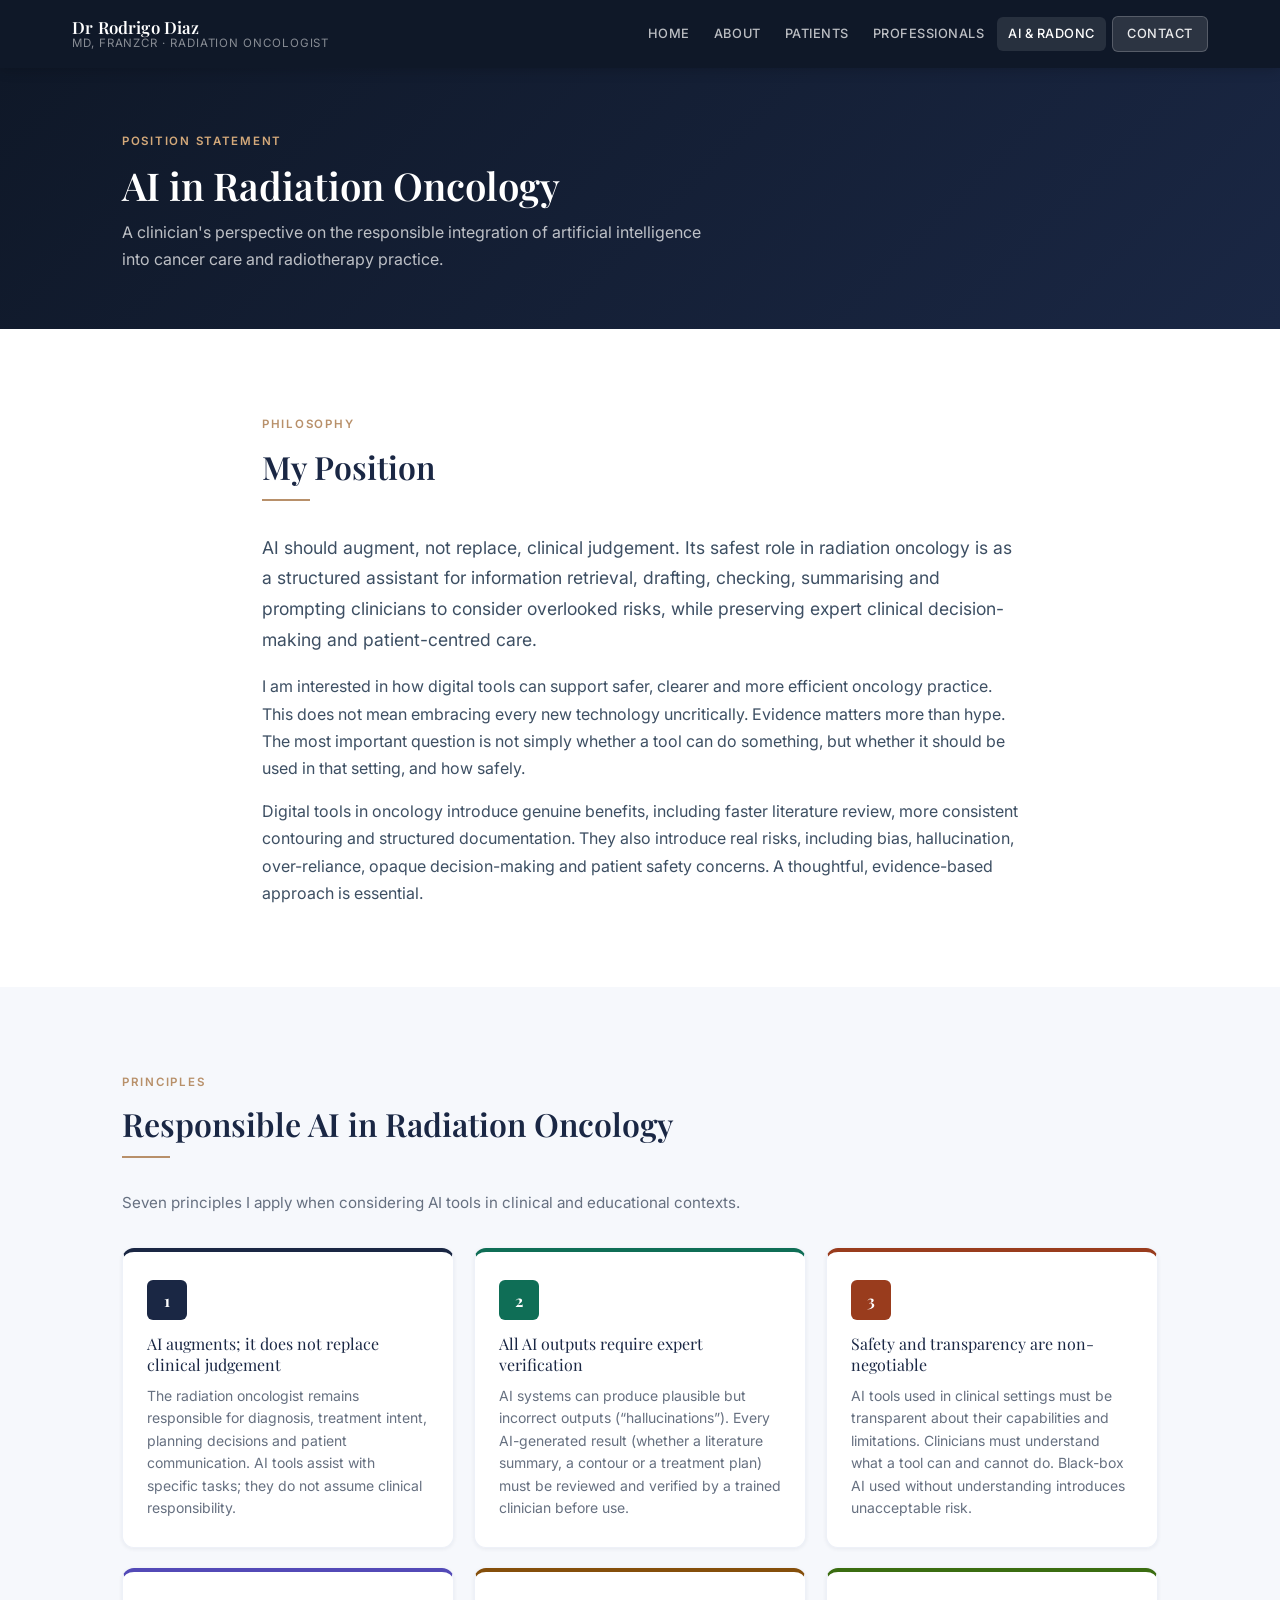
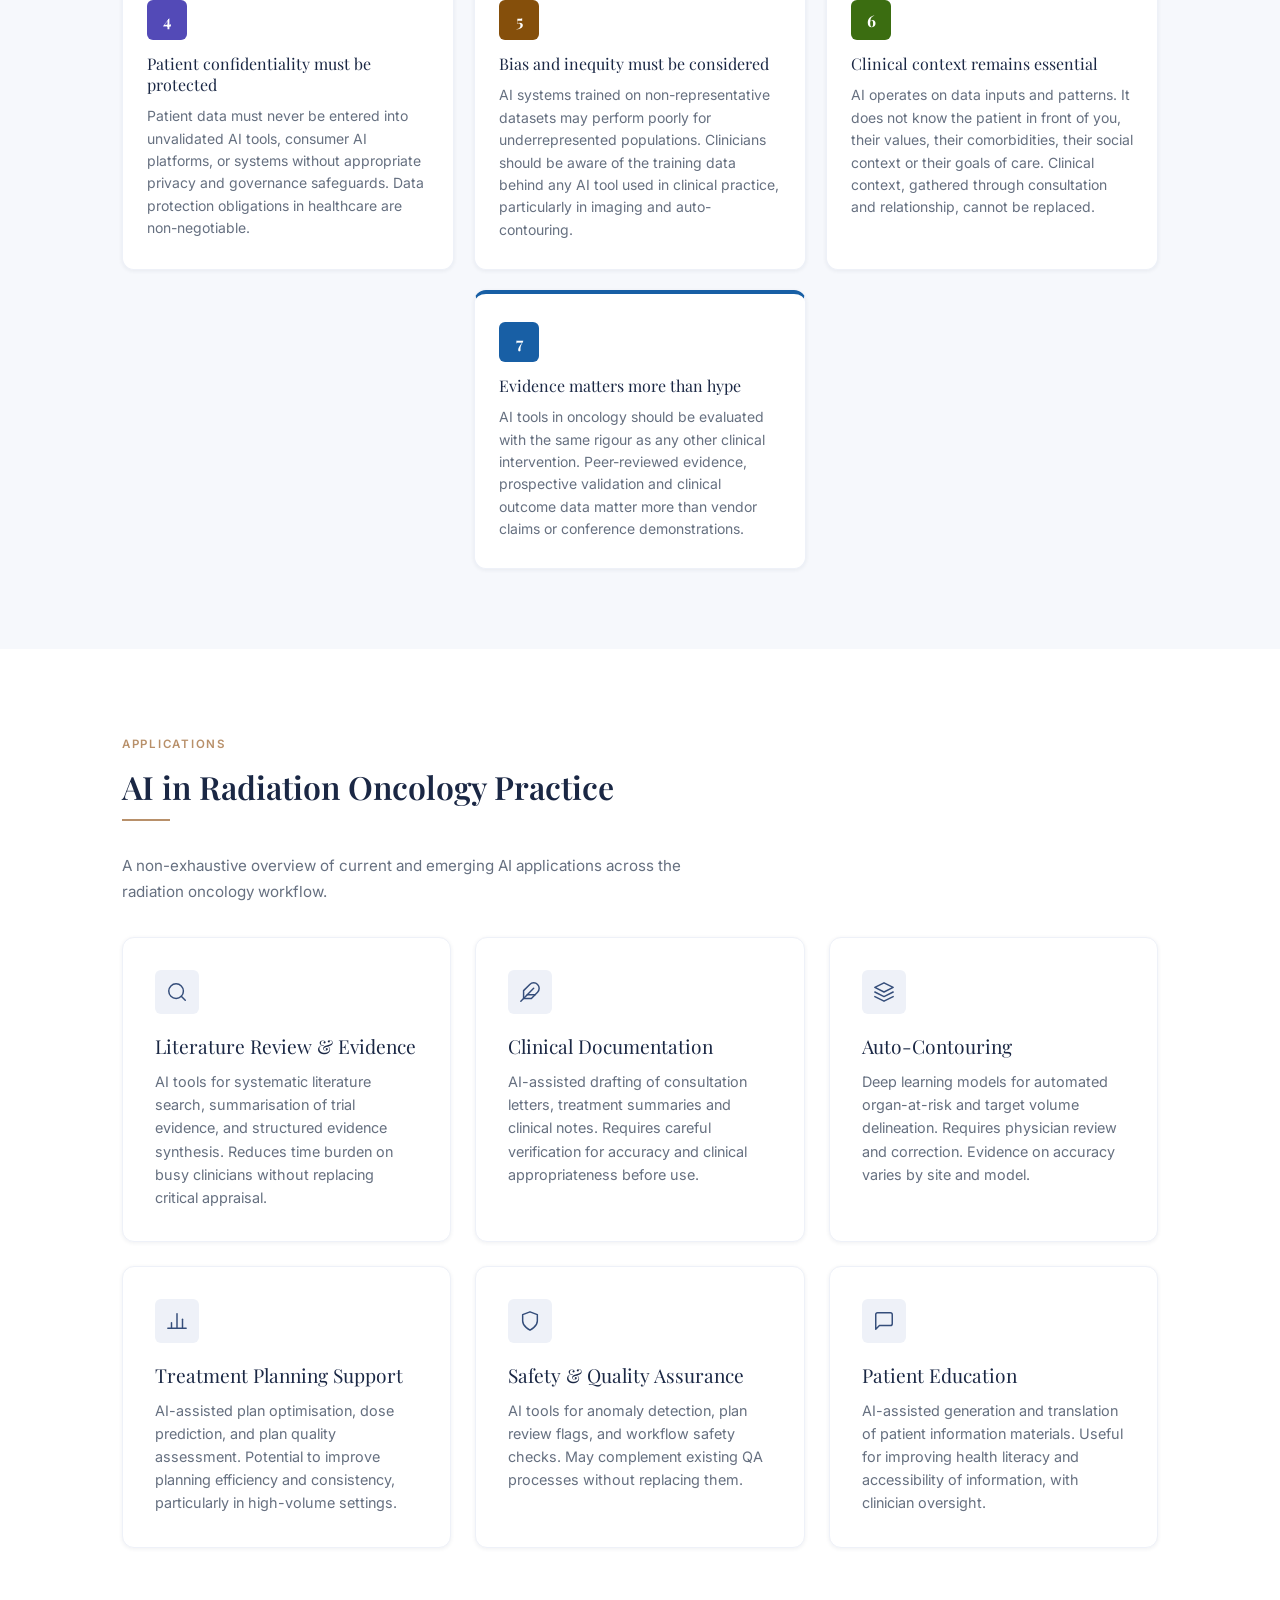
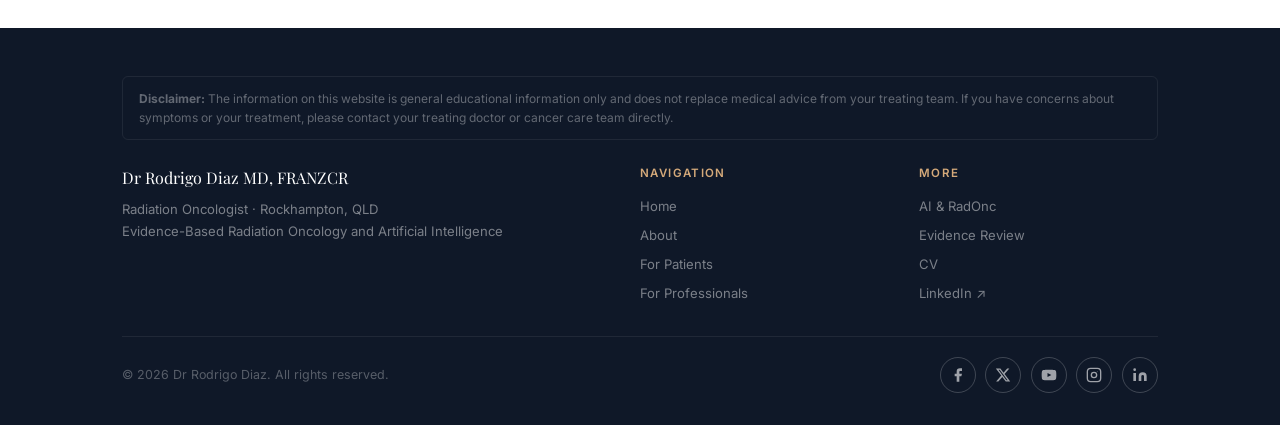
==== ai.html @ 1973f6d7 "Initial commit" ====
<!DOCTYPE html>
<html lang="en">
<head>
<meta charset="UTF-8">
<meta name="viewport" content="width=device-width, initial-scale=1.0">
<title>AI & Radiation Oncology | Dr Rodrigo Diaz MD FRANZCR</title>
<meta name="description" content="Dr Rodrigo Diaz, Radiation Oncologist. Evidence-Based Radiation Oncology and Artificial Intelligence.">
<link rel="stylesheet" href="css/style.css">

</head>
<body class="page-body">
<nav class="nav">
  <div class="nav__inner">
    <a href="index.html" class="nav__brand">
      <span class="nav__brand-name">Dr Rodrigo Diaz</span>
      <span class="nav__brand-title">MD, FRANZCR &middot; Radiation Oncologist</span>
    </a>
    <button class="nav__toggle" aria-label="Toggle menu">
      <span></span><span></span><span></span>
    </button>
    <div class="nav__links">
      <a href="index.html" class="nav__link">Home</a>
      <a href="about.html" class="nav__link">About</a>
      <a href="patients.html" class="nav__link">Patients</a>
      <a href="professionals.html" class="nav__link">Professionals</a>
      <a href="ai.html" class="nav__link">AI &amp; RadOnc</a>
      <a href="contact.html" class="nav__link nav__link--cta">Contact</a>
    </div>
  </div>
</nav>

<div class="page-hero">
  <div class="container">
    <span class="page-hero__eyebrow">Position Statement</span>
    <h1 class="page-hero__title">AI in Radiation Oncology</h1>
    <p class="page-hero__desc">A clinician's perspective on the responsible integration of artificial intelligence into cancer care and radiotherapy practice.</p>
  </div>
</div>

<section style="background:var(--white)">
  <div class="container--narrow">
    <span class="section-label">Philosophy</span>
    <h2 class="section-title">My Position</h2>
    <hr class="divider--gold">
    <p class="lead">AI should augment, not replace, clinical judgement. Its safest role in radiation oncology is as a structured assistant for information retrieval, drafting, checking, summarising and prompting clinicians to consider overlooked risks, while preserving expert clinical decision-making and patient-centred care.</p>
    <p>I am interested in how digital tools can support safer, clearer and more efficient oncology practice. This does not mean embracing every new technology uncritically. Evidence matters more than hype. The most important question is not simply whether a tool can do something, but whether it should be used in that setting, and how safely.</p>
    <p>Digital tools in oncology introduce genuine benefits, including faster literature review, more consistent contouring and structured documentation. They also introduce real risks, including bias, hallucination, over-reliance, opaque decision-making and patient safety concerns. A thoughtful, evidence-based approach is essential.</p>
  </div>
</section>

<section style="background:var(--bg)">
  <div class="container">
    <span class="section-label">Principles</span>
    <h2 class="section-title">Responsible AI in Radiation Oncology</h2>
    <hr class="divider--gold">
    <p style="color:var(--text-light); font-size:0.95rem; margin-bottom:2rem">Seven principles I apply when considering AI tools in clinical and educational contexts.</p>

    <div class="principles-grid">
      <div class="principle-card" style="--pc:#1a2744;--pc-bg:#eef1f8">
        <div class="principle-card__num">1</div>
        <p class="principle-card__title">AI augments; it does not replace clinical judgement</p>
        <p class="principle-card__desc">The radiation oncologist remains responsible for diagnosis, treatment intent, planning decisions and patient communication. AI tools assist with specific tasks; they do not assume clinical responsibility.</p>
      </div>
      <div class="principle-card" style="--pc:#0f6e56;--pc-bg:#e1f5ee">
        <div class="principle-card__num">2</div>
        <p class="principle-card__title">All AI outputs require expert verification</p>
        <p class="principle-card__desc">AI systems can produce plausible but incorrect outputs (&ldquo;hallucinations&rdquo;). Every AI-generated result (whether a literature summary, a contour or a treatment plan) must be reviewed and verified by a trained clinician before use.</p>
      </div>
      <div class="principle-card" style="--pc:#993c1d;--pc-bg:#faece7">
        <div class="principle-card__num">3</div>
        <p class="principle-card__title">Safety and transparency are non-negotiable</p>
        <p class="principle-card__desc">AI tools used in clinical settings must be transparent about their capabilities and limitations. Clinicians must understand what a tool can and cannot do. Black-box AI used without understanding introduces unacceptable risk.</p>
      </div>
      <div class="principle-card" style="--pc:#534ab7;--pc-bg:#eeedfe">
        <div class="principle-card__num">4</div>
        <p class="principle-card__title">Patient confidentiality must be protected</p>
        <p class="principle-card__desc">Patient data must never be entered into unvalidated AI tools, consumer AI platforms, or systems without appropriate privacy and governance safeguards. Data protection obligations in healthcare are non-negotiable.</p>
      </div>
      <div class="principle-card" style="--pc:#854f0b;--pc-bg:#faeeda">
        <div class="principle-card__num">5</div>
        <p class="principle-card__title">Bias and inequity must be considered</p>
        <p class="principle-card__desc">AI systems trained on non-representative datasets may perform poorly for underrepresented populations. Clinicians should be aware of the training data behind any AI tool used in clinical practice, particularly in imaging and auto-contouring.</p>
      </div>
      <div class="principle-card" style="--pc:#3b6d11;--pc-bg:#eaf3de">
        <div class="principle-card__num">6</div>
        <p class="principle-card__title">Clinical context remains essential</p>
        <p class="principle-card__desc">AI operates on data inputs and patterns. It does not know the patient in front of you, their values, their comorbidities, their social context or their goals of care. Clinical context, gathered through consultation and relationship, cannot be replaced.</p>
      </div>
      <div class="principle-card principle-card--last" style="--pc:#185fa5;--pc-bg:#e6f1fb">
        <div class="principle-card__num">7</div>
        <p class="principle-card__title">Evidence matters more than hype</p>
        <p class="principle-card__desc">AI tools in oncology should be evaluated with the same rigour as any other clinical intervention. Peer-reviewed evidence, prospective validation and clinical outcome data matter more than vendor claims or conference demonstrations.</p>
      </div>
    </div>
  </div>
</section>

<section style="background:var(--white)">
  <div class="container">
    <span class="section-label">Applications</span>
    <h2 class="section-title">AI in Radiation Oncology Practice</h2>
    <hr class="divider--gold">
    <p style="color:var(--text-light); font-size:0.95rem; margin-bottom:2rem; max-width:560px">A non-exhaustive overview of current and emerging AI applications across the radiation oncology workflow.</p>

    <div class="grid-3">
      <div class="card">
        <div class="card__icon" style="color:var(--navy-light)"><svg width="22" height="22" viewBox="0 0 24 24" fill="none" stroke="currentColor" stroke-width="1.6" stroke-linecap="round" stroke-linejoin="round"><circle cx="11" cy="11" r="8"/><line x1="21" y1="21" x2="16.65" y2="16.65"/></svg></div>
        <p class="card__title">Literature Review &amp; Evidence</p>
        <p class="card__desc">AI tools for systematic literature search, summarisation of trial evidence, and structured evidence synthesis. Reduces time burden on busy clinicians without replacing critical appraisal.</p>
      </div>
      <div class="card">
        <div class="card__icon" style="color:var(--navy-light)"><svg width="22" height="22" viewBox="0 0 24 24" fill="none" stroke="currentColor" stroke-width="1.6" stroke-linecap="round" stroke-linejoin="round"><path d="M20.24 12.24a6 6 0 0 0-8.49-8.49L5 10.5V19h8.5z"/><line x1="16" y1="8" x2="2" y2="22"/><line x1="17.5" y1="15" x2="9" y2="15"/></svg></div>
        <p class="card__title">Clinical Documentation</p>
        <p class="card__desc">AI-assisted drafting of consultation letters, treatment summaries and clinical notes. Requires careful verification for accuracy and clinical appropriateness before use.</p>
      </div>
      <div class="card">
        <div class="card__icon" style="color:var(--navy-light)"><svg width="22" height="22" viewBox="0 0 24 24" fill="none" stroke="currentColor" stroke-width="1.6" stroke-linecap="round" stroke-linejoin="round"><polygon points="12 2 2 7 12 12 22 7 12 2"/><polyline points="2 17 12 22 22 17"/><polyline points="2 12 12 17 22 12"/></svg></div>
        <p class="card__title">Auto-Contouring</p>
        <p class="card__desc">Deep learning models for automated organ-at-risk and target volume delineation. Requires physician review and correction. Evidence on accuracy varies by site and model.</p>
      </div>
      <div class="card">
        <div class="card__icon" style="color:var(--navy-light)"><svg width="22" height="22" viewBox="0 0 24 24" fill="none" stroke="currentColor" stroke-width="1.6" stroke-linecap="round" stroke-linejoin="round"><line x1="18" y1="20" x2="18" y2="10"/><line x1="12" y1="20" x2="12" y2="4"/><line x1="6" y1="20" x2="6" y2="14"/><line x1="2" y1="20" x2="22" y2="20"/></svg></div>
        <p class="card__title">Treatment Planning Support</p>
        <p class="card__desc">AI-assisted plan optimisation, dose prediction, and plan quality assessment. Potential to improve planning efficiency and consistency, particularly in high-volume settings.</p>
      </div>
      <div class="card">
        <div class="card__icon" style="color:var(--navy-light)"><svg width="22" height="22" viewBox="0 0 24 24" fill="none" stroke="currentColor" stroke-width="1.6" stroke-linecap="round" stroke-linejoin="round"><path d="M12 22s8-4 8-10V5l-8-3-8 3v7c0 6 8 10 8 10z"/></svg></div>
        <p class="card__title">Safety &amp; Quality Assurance</p>
        <p class="card__desc">AI tools for anomaly detection, plan review flags, and workflow safety checks. May complement existing QA processes without replacing them.</p>
      </div>
      <div class="card">
        <div class="card__icon" style="color:var(--navy-light)"><svg width="22" height="22" viewBox="0 0 24 24" fill="none" stroke="currentColor" stroke-width="1.6" stroke-linecap="round" stroke-linejoin="round"><path d="M21 15a2 2 0 0 1-2 2H7l-4 4V5a2 2 0 0 1 2-2h14a2 2 0 0 1 2 2z"/></svg></div>
        <p class="card__title">Patient Education</p>
        <p class="card__desc">AI-assisted generation and translation of patient information materials. Useful for improving health literacy and accessibility of information, with clinician oversight.</p>
      </div>
    </div>
  </div>
</section>

<footer class="footer">
  <div class="container">
    <div class="footer__disclaimer">
      <strong>Disclaimer:</strong> The information on this website is general educational information only and does not replace medical advice from your treating team. If you have concerns about symptoms or your treatment, please contact your treating doctor or cancer care team directly.
    </div>
    <div class="footer__inner">
      <div>
        <p class="footer__brand-name">Dr Rodrigo Diaz MD, FRANZCR</p>
        <p class="footer__brand-text">Radiation Oncologist &middot; Rockhampton, QLD<br>Evidence-Based Radiation Oncology and Artificial Intelligence</p>
      </div>
      <div>
        <p class="footer__col-title">Navigation</p>
        <div class="footer__links">
          <a href="index.html">Home</a>
          <a href="about.html">About</a>
          <a href="patients.html">For Patients</a>
          <a href="professionals.html">For Professionals</a>
        </div>
      </div>
      <div>
        <p class="footer__col-title">More</p>
        <div class="footer__links">
          <a href="ai.html">AI &amp; RadOnc</a>
          <a href="blog.html">Evidence Review</a>
          <a href="cv.html">CV</a>
          <a href="https://www.linkedin.com/in/" target="_blank">LinkedIn &#8599;</a>
        </div>
      </div>
    </div>
    <div class="footer__bottom">
      <span>&copy; 2026 Dr Rodrigo Diaz. All rights reserved.</span>
      <div class="social-bar"><a href="#" target="_blank" class="social-icon" aria-label="Facebook"><svg viewBox="0 0 24 24" fill="currentColor"><path d="M18 2h-3a5 5 0 0 0-5 5v3H7v4h3v8h4v-8h3l1-4h-4V7a1 1 0 0 1 1-1h3z"/></svg></a>
<a href="https://x.com/RadoncVault" target="_blank" class="social-icon" aria-label="X"><svg viewBox="0 0 24 24" fill="currentColor"><path d="M18.244 2.25h3.308l-7.227 8.26 8.502 11.24H16.17l-5.214-6.817L4.99 21.75H1.68l7.73-8.835L1.254 2.25H8.08l4.713 6.231zm-1.161 17.52h1.833L7.084 4.126H5.117z"/></svg></a>
<a href="#" target="_blank" class="social-icon" aria-label="Youtube"><svg viewBox="0 0 24 24" fill="currentColor"><path d="M22.54 6.42a2.78 2.78 0 0 0-1.95-1.96C18.88 4 12 4 12 4s-6.88 0-8.59.46a2.78 2.78 0 0 0-1.95 1.96A29 29 0 0 0 1 12a29 29 0 0 0 .46 5.58A2.78 2.78 0 0 0 3.41 19.6C5.12 20.06 12 20.06 12 20.06s6.88 0 8.59-.46a2.78 2.78 0 0 0 1.95-1.95A29 29 0 0 0 23 12a29 29 0 0 0-.46-5.58z"/><polygon fill="var(--navy-dark)" points="9.75 15.02 15.5 12 9.75 8.98 9.75 15.02"/></svg></a>
<a href="#" target="_blank" class="social-icon" aria-label="Instagram"><svg viewBox="0 0 24 24" fill="none" stroke="currentColor" stroke-width="2" stroke-linecap="round" stroke-linejoin="round"><rect x="2" y="2" width="20" height="20" rx="5" ry="5"/><circle cx="12" cy="12" r="4"/><circle cx="17.5" cy="6.5" r="0.5" fill="currentColor" stroke="none"/></svg></a>
<a href="https://www.linkedin.com/in/" target="_blank" class="social-icon" aria-label="Linkedin"><svg viewBox="0 0 24 24" fill="currentColor"><path d="M16 8a6 6 0 0 1 6 6v7h-4v-7a2 2 0 0 0-2-2 2 2 0 0 0-2 2v7h-4v-7a6 6 0 0 1 6-6z"/><rect x="2" y="9" width="4" height="12"/><circle cx="4" cy="4" r="2"/></svg></a>
</div>
    </div>
  </div>
</footer>
<script src="js/main.js"></script>
</body>
</html>
---- css/style.css ----
/* ============================================================
   Dr Rodrigo Diaz — Professional Website
   Design system: Navy + White + Warm Gold
   ============================================================ */

@import url('https://fonts.googleapis.com/css2?family=Playfair+Display:wght@400;600;700&family=Inter:wght@300;400;500;600&display=swap');

:root {
  --navy:        #1a2744;
  --navy-dark:   #0f1828;
  --navy-mid:    #243458;
  --navy-light:  #344d7a;
  --gold:        #b8906a;
  --gold-light:  #d4a97a;
  --text:        #1e2d3d;
  --text-mid:    #3d4f63;
  --text-light:  #667080;
  --bg:          #f6f8fc;
  --white:       #ffffff;
  --border:      #dde3ed;
  --border-light:#eef1f8;
  --tag-bg:      #eef1f8;
  --shadow-sm:   0 1px 4px rgba(26,39,68,0.07);
  --shadow-md:   0 4px 16px rgba(26,39,68,0.10);
  --shadow-lg:   0 8px 32px rgba(26,39,68,0.13);
  --radius:      6px;
  --radius-lg:   12px;
  --font-serif:  'Playfair Display', Georgia, serif;
  --font-sans:   'Inter', -apple-system, BlinkMacSystemFont, 'Segoe UI', sans-serif;
  --nav-h:       68px;
}

*,*::before,*::after{box-sizing:border-box;margin:0;padding:0}
html{scroll-behavior:smooth;font-size:16px}
body{font-family:var(--font-sans);color:var(--text);background:var(--bg);line-height:1.7;-webkit-font-smoothing:antialiased}
a{color:var(--navy-light);text-decoration:none}
a:hover{color:var(--gold)}
img{max-width:100%;display:block}
ul,ol{list-style:none}

h1,h2,h3,h4,h5{font-family:var(--font-serif);color:var(--navy);line-height:1.25;font-weight:600}
h1{font-size:clamp(2rem,4vw,3rem)}
h2{font-size:clamp(1.5rem,3vw,2.1rem)}
h3{font-size:clamp(1.15rem,2vw,1.4rem)}
h4{font-size:1.05rem}
p{margin-bottom:1em;color:var(--text-mid)}
p:last-child{margin-bottom:0}
.lead{font-size:1.1rem;line-height:1.75;color:var(--text-mid)}

.container{max-width:1100px;margin:0 auto;padding:0 2rem}
.container--narrow{max-width:820px;margin:0 auto;padding:0 2rem}
section{padding:5rem 0}
section.tight{padding:3.5rem 0}
.page-body{padding-top:var(--nav-h)}

/* NAV */
.nav{position:fixed;top:0;left:0;right:0;height:var(--nav-h);background:var(--navy-dark);z-index:1000;display:flex;align-items:center;box-shadow:0 2px 12px rgba(0,0,0,0.18)}
.nav__inner{width:100%;max-width:1200px;margin:0 auto;padding:0 2rem;display:flex;align-items:center;justify-content:space-between}
.nav__brand{display:flex;flex-direction:column;text-decoration:none}
.nav__brand-name{font-family:var(--font-serif);font-size:1.05rem;font-weight:600;color:#fff;letter-spacing:0.01em;line-height:1.2}
.nav__brand-title{font-size:0.72rem;color:rgba(255,255,255,0.5);letter-spacing:0.08em;text-transform:uppercase;font-weight:400;line-height:1.2}
.nav__links{display:flex;align-items:center;gap:0.1rem}
.nav__link{color:rgba(255,255,255,0.72);font-size:0.8rem;font-weight:500;letter-spacing:0.04em;text-transform:uppercase;padding:0.4rem 0.7rem;border-radius:var(--radius);transition:all 0.2s;text-decoration:none}
.nav__link:hover,.nav__link.active{color:#fff;background:rgba(255,255,255,0.1)}
.nav__link--cta{background:rgba(255,255,255,0.12);color:rgba(255,255,255,0.9) !important;padding:0.4rem 0.9rem;margin-left:0.25rem;border:1px solid rgba(255,255,255,0.2)}
.nav__link--cta:hover{background:rgba(255,255,255,0.2) !important}
.nav__toggle{display:none;flex-direction:column;gap:5px;cursor:pointer;padding:4px;background:none;border:none}
.nav__toggle span{display:block;width:24px;height:2px;background:rgba(255,255,255,0.85);border-radius:2px;transition:all 0.3s}

/* HERO */
.hero{background:linear-gradient(135deg,var(--navy-dark) 0%,var(--navy) 55%,var(--navy-mid) 100%);color:#fff;padding:6rem 0 5rem;position:relative;overflow:hidden}
.hero__inner{display:grid;grid-template-columns:1fr auto;gap:3rem;align-items:center;max-width:1100px;margin:0 auto;padding:0 2rem}
.hero__eyebrow{font-size:0.78rem;letter-spacing:0.15em;text-transform:uppercase;color:var(--gold-light);font-weight:500;margin-bottom:1rem;font-family:var(--font-sans);display:block}
.hero__title{font-family:var(--font-serif);font-size:clamp(1.9rem,3.5vw,2.8rem);font-weight:700;color:#fff;line-height:1.15;margin-bottom:0.4rem}
.hero__subtitle{font-family:var(--font-serif);font-size:clamp(0.95rem,2vw,1.15rem);color:rgba(255,255,255,0.6);font-weight:400;font-style:italic;margin-bottom:1.75rem;display:block}
.hero__desc{font-size:0.975rem;line-height:1.75;color:rgba(255,255,255,0.78);max-width:580px;margin-bottom:2rem}
.hero__desc p{color:rgba(255,255,255,0.78);margin-bottom:0.5em}
.hero__buttons{display:flex;flex-wrap:wrap;gap:0.75rem}
.hero__photo{width:340px;height:340px;border-radius:50%;overflow:hidden;border:3px solid rgba(255,255,255,0.15);box-shadow:0 8px 40px rgba(0,0,0,0.3);flex-shrink:0;background:var(--navy-mid)}
.hero__photo img{width:100%;height:100%;object-fit:cover;object-position:center top}

/* BUTTONS */
.btn{display:inline-flex;align-items:center;gap:0.4rem;padding:0.6rem 1.4rem;border-radius:var(--radius);font-size:0.875rem;font-weight:500;letter-spacing:0.02em;transition:all 0.2s;cursor:pointer;border:none;text-decoration:none;font-family:var(--font-sans)}
.btn--primary{background:var(--gold);color:#fff}
.btn--primary:hover{background:var(--gold-light);color:#fff;transform:translateY(-1px);box-shadow:0 4px 12px rgba(184,144,106,0.35)}
.btn--outline{background:transparent;color:#fff;border:1px solid rgba(255,255,255,0.35)}
.btn--outline:hover{background:rgba(255,255,255,0.1);color:#fff;border-color:rgba(255,255,255,0.6)}
.btn--navy{background:var(--navy);color:#fff}
.btn--navy:hover{background:var(--navy-mid);color:#fff;transform:translateY(-1px)}
.btn--ghost{background:transparent;color:var(--navy);border:1px solid var(--border)}
.btn--ghost:hover{background:var(--tag-bg);color:var(--navy)}
.btn--sm{padding:0.4rem 0.9rem;font-size:0.8rem}

/* SECTION HEADERS */
.section-label{display:inline-block;font-size:0.72rem;letter-spacing:0.15em;text-transform:uppercase;color:var(--gold);font-weight:600;margin-bottom:0.75rem;font-family:var(--font-sans)}
.section-title{font-family:var(--font-serif);font-size:clamp(1.5rem,3vw,2rem);color:var(--navy);margin-bottom:0.5rem}
.section-desc{font-size:1rem;color:var(--text-light);max-width:560px;line-height:1.7;margin-bottom:2.5rem}
.section-header{margin-bottom:3rem}
.section-header--center{text-align:center}
.section-header--center .section-desc{margin-left:auto;margin-right:auto}

/* PAGE HERO */
.page-hero{background:linear-gradient(135deg,var(--navy-dark) 0%,var(--navy) 100%);padding:4rem 0 3.5rem;color:#fff}
.page-hero__eyebrow{font-size:0.72rem;letter-spacing:0.15em;text-transform:uppercase;color:var(--gold-light);font-weight:600;margin-bottom:0.6rem;font-family:var(--font-sans);display:block}
.page-hero__title{font-family:var(--font-serif);font-size:clamp(1.7rem,3vw,2.4rem);color:#fff;margin-bottom:0.6rem}
.page-hero__desc{font-size:1rem;color:rgba(255,255,255,0.72);max-width:600px;line-height:1.7}

/* CARDS */
.card{background:var(--white);border-radius:var(--radius-lg);padding:2rem;border:1px solid var(--border-light);box-shadow:var(--shadow-sm);transition:box-shadow 0.2s,transform 0.2s}
.card:hover{box-shadow:var(--shadow-md);transform:translateY(-2px)}
.card__icon{width:44px;height:44px;border-radius:var(--radius);background:var(--tag-bg);display:flex;align-items:center;justify-content:center;margin-bottom:1rem;font-size:1.3rem}
.card__title{font-family:var(--font-serif);font-size:1.2rem;color:var(--navy);margin-bottom:0.5rem}
.card__desc{font-size:0.9rem;color:var(--text-light);line-height:1.6}

/* NAV CARDS (home) */
.nav-cards{display:grid;grid-template-columns:repeat(auto-fit,minmax(200px,1fr));gap:1.25rem}
.nav-card{display:block;background:var(--white);border-radius:var(--radius-lg);padding:1.75rem 1.5rem;border:1px solid var(--border-light);box-shadow:var(--shadow-sm);text-decoration:none;transition:all 0.2s;position:relative;overflow:hidden}
.nav-card::after{content:'';position:absolute;bottom:0;left:0;right:0;height:3px;background:var(--gold);transform:scaleX(0);transform-origin:left;transition:transform 0.25s}
.nav-card:hover{box-shadow:var(--shadow-md);transform:translateY(-3px)}
.nav-card:hover::after{transform:scaleX(1)}
.nav-card__icon{font-size:1.6rem;margin-bottom:0.75rem;display:block}
.nav-card__title{font-family:var(--font-serif);font-size:1.05rem;font-weight:600;color:var(--navy);margin-bottom:0.4rem}
.nav-card__desc{font-size:0.82rem;color:var(--text-light);line-height:1.55}

/* TAGS */
.tag{display:inline-block;padding:0.2rem 0.7rem;border-radius:20px;font-size:0.75rem;font-weight:500;letter-spacing:0.02em;background:var(--tag-bg);color:var(--navy-light);border:1px solid var(--border)}
.tag--gold{background:rgba(184,144,106,0.12);color:var(--gold);border-color:rgba(184,144,106,0.25)}
.tags{display:flex;flex-wrap:wrap;gap:0.4rem;margin-bottom:1rem}

/* DIVIDERS */
.divider{border:none;border-top:1px solid var(--border-light);margin:3rem 0}
.divider--gold{border:none;border-top:2px solid var(--gold);width:48px;margin:0.75rem 0 2rem}

/* DISCLAIMER */
.disclaimer{background:rgba(26,39,68,0.04);border-left:3px solid var(--gold);border-radius:0 var(--radius) var(--radius) 0;padding:1rem 1.25rem;font-size:0.85rem;color:var(--text-light);line-height:1.65;margin-top:2rem}
.disclaimer strong{color:var(--navy)}

/* RESOURCE LINKS */
.resource-group{margin-bottom:2.5rem}
.resource-group__title{font-family:var(--font-sans);font-size:0.72rem;letter-spacing:0.12em;text-transform:uppercase;color:var(--gold);font-weight:600;margin-bottom:0.75rem;padding-bottom:0.5rem;border-bottom:1px solid var(--border-light)}
.resource-list{display:flex;flex-direction:column;gap:0.3rem}
.resource-link{display:flex;align-items:center;gap:0.5rem;padding:0.45rem 0.6rem;border-radius:var(--radius);font-size:0.875rem;color:var(--text-mid);text-decoration:none;transition:all 0.15s;border:1px solid transparent}
.resource-link:hover{background:var(--tag-bg);color:var(--navy);border-color:var(--border-light)}
.resource-link::before{content:'→';color:var(--gold);font-size:0.75rem;flex-shrink:0}

/* ACCORDION */
.accordion{margin-bottom:0.75rem}
.accordion__trigger{width:100%;display:flex;justify-content:space-between;align-items:center;padding:1.1rem 1.4rem;background:var(--white);border:1px solid var(--border-light);border-radius:var(--radius);cursor:pointer;font-family:var(--font-serif);font-size:1.05rem;font-weight:600;color:var(--navy);text-align:left;transition:all 0.2s;box-shadow:var(--shadow-sm)}
.accordion__trigger:hover{background:var(--tag-bg)}
.accordion__trigger.open{border-radius:var(--radius) var(--radius) 0 0;border-bottom-color:transparent;background:var(--navy);color:#fff}
.accordion__trigger .chevron{transition:transform 0.25s;font-size:0.85rem;color:var(--gold)}
.accordion__trigger.open .chevron{transform:rotate(180deg);color:rgba(255,255,255,0.6)}
.accordion__body{display:none;padding:1.25rem 1.4rem 1.5rem;background:var(--white);border:1px solid var(--border-light);border-top:none;border-radius:0 0 var(--radius) var(--radius);box-shadow:var(--shadow-sm);font-size:0.92rem;color:var(--text-mid);line-height:1.7}
.accordion__body.open{display:block}
.accordion__body p{color:var(--text-mid)}
.accordion__body ul{list-style:disc;padding-left:1.25rem;margin:0.5em 0}
.accordion__body ul li{margin-bottom:0.3rem}

/* CV / TIMELINE */
.cv-section{margin-bottom:3rem}
.cv-section__title{font-size:0.72rem;letter-spacing:0.15em;text-transform:uppercase;color:var(--gold);font-weight:600;padding-bottom:0.6rem;border-bottom:2px solid var(--border);margin-bottom:1.5rem;font-family:var(--font-sans)}
.timeline{display:flex;flex-direction:column;gap:1.5rem}
.timeline-item{display:grid;grid-template-columns:145px 1fr;gap:1rem}
.timeline-item__date{font-size:0.8rem;color:var(--text-light);padding-top:0.2rem;font-weight:500}
.timeline-item__title{font-family:var(--font-serif);font-size:1rem;font-weight:600;color:var(--navy);margin-bottom:0.15rem}
.timeline-item__sub{font-size:0.85rem;color:var(--text-light);font-style:italic;margin-bottom:0.4rem}
.timeline-item__desc{font-size:0.875rem;color:var(--text-mid);line-height:1.6;margin:0}

/* PUBLICATIONS */
.pub-list{display:flex;flex-direction:column;gap:1rem}
.pub-item{padding:1rem 1.25rem;background:var(--white);border-radius:var(--radius);border:1px solid var(--border-light);border-left:3px solid var(--navy);font-size:0.875rem;color:var(--text-mid);line-height:1.65}
.pub-item em{color:var(--gold)}

/* BLOG */
.blog-card{background:var(--white);border-radius:var(--radius-lg);border:1px solid var(--border-light);box-shadow:var(--shadow-sm);overflow:hidden;transition:all 0.2s}
.blog-card:hover{box-shadow:var(--shadow-md);transform:translateY(-2px)}
.blog-card__header{padding:1.5rem 1.75rem 0}
.blog-card__meta{font-size:0.78rem;color:var(--text-light);margin-bottom:0.5rem;font-weight:500}
.blog-card__title{font-family:var(--font-serif);font-size:1.2rem;color:var(--navy);margin-bottom:0.75rem;line-height:1.35}
.blog-card__excerpt{font-size:0.875rem;color:var(--text-light);line-height:1.65;padding:0.5rem 1.75rem 1.5rem}
.blog-card__footer{padding:1rem 1.75rem;border-top:1px solid var(--border-light);display:flex;align-items:center;justify-content:space-between}

/* PRINCIPLES (AI page) */
.principles{display:flex;flex-direction:column;gap:0.75rem}
.principle{display:grid;grid-template-columns:48px 1fr;gap:1rem;padding:1.25rem;background:var(--white);border-radius:var(--radius);border:1px solid var(--border-light);box-shadow:var(--shadow-sm);align-items:start}
.principle__num{width:48px;height:48px;background:var(--navy);color:#fff;border-radius:var(--radius);display:flex;align-items:center;justify-content:center;font-family:var(--font-serif);font-size:1.1rem;font-weight:700;flex-shrink:0}
.principle__title{font-family:var(--font-serif);font-size:1rem;color:var(--navy);margin-bottom:0.2rem}
.principle__desc{font-size:0.875rem;color:var(--text-light);line-height:1.6;margin:0}
.principles-grid{display:grid;grid-template-columns:repeat(3,1fr);gap:1.25rem}
.principle-card{background:var(--white);border-radius:var(--radius-lg);padding:1.75rem 1.5rem;border:1px solid var(--border-light);border-top:4px solid var(--pc,var(--navy));box-shadow:var(--shadow-sm);display:flex;flex-direction:column;gap:0.6rem;transition:box-shadow 0.2s,transform 0.2s}
.principle-card:hover{box-shadow:var(--shadow-md);transform:translateY(-2px)}
.principle-card--last{grid-column:2}
.principle-card__num{width:40px;height:40px;background:var(--pc,var(--navy));color:#fff;border-radius:var(--radius);display:flex;align-items:center;justify-content:center;font-family:var(--font-serif);font-size:1rem;font-weight:700;flex-shrink:0;margin-bottom:0.25rem}
.principle-card__title{font-family:var(--font-serif);font-size:1rem;color:var(--navy);margin:0;line-height:1.3}
.principle-card__desc{font-size:0.875rem;color:var(--text-light);line-height:1.6;margin:0;flex:1}
@media(max-width:900px){.principles-grid{grid-template-columns:repeat(2,1fr)}.principle-card--last{grid-column:auto}}
@media(max-width:600px){.principles-grid{grid-template-columns:1fr}}

/* ABOUT */
.about-profile{display:grid;grid-template-columns:260px 1fr;gap:3rem;align-items:start}
.about-photo{width:100%;aspect-ratio:1;border-radius:var(--radius-lg);overflow:hidden;background:var(--tag-bg);border:1px solid var(--border);box-shadow:var(--shadow-md)}
.about-photo img{width:100%;height:100%;object-fit:cover;object-position:center top}
.about-meta{margin-bottom:1.5rem}
.about-meta__item{display:flex;align-items:flex-start;gap:0.6rem;font-size:0.875rem;color:var(--text-mid);padding:0.4rem 0;border-bottom:1px solid var(--border-light)}
.about-meta__item:last-child{border-bottom:none}
.about-meta__label{color:var(--text-light);font-size:0.7rem;text-transform:uppercase;letter-spacing:0.06em;min-width:90px;padding-top:0.15rem;flex-shrink:0}

/* LAYOUT HELPERS */
.two-col{display:grid;grid-template-columns:1fr 1fr;gap:3rem}
.two-col--wide{grid-template-columns:2fr 1fr}
.sidebar-card{background:var(--white);border-radius:var(--radius-lg);padding:1.5rem;border:1px solid var(--border-light);box-shadow:var(--shadow-sm);margin-bottom:1.5rem}
.sidebar-card__title{font-size:0.72rem;letter-spacing:0.12em;text-transform:uppercase;color:var(--gold);font-weight:600;margin-bottom:0.75rem;font-family:var(--font-sans)}
.sidebar-list{display:flex;flex-direction:column;gap:0.3rem}
.sidebar-list li{font-size:0.875rem;color:var(--text-mid);padding:0.15rem 0}
.sidebar-list li::before{content:'·';color:var(--gold);margin-right:0.4rem;font-weight:700}
.grid-2{display:grid;grid-template-columns:repeat(2,1fr);gap:1.5rem}
.grid-3{display:grid;grid-template-columns:repeat(3,1fr);gap:1.5rem}

/* FOOTER */
.footer{background:var(--navy-dark);color:rgba(255,255,255,0.65);padding:3rem 0 2rem}
.footer__inner{display:grid;grid-template-columns:2fr 1fr 1fr;gap:2.5rem;margin-bottom:2rem}
.footer__brand-name{font-family:var(--font-serif);font-size:1rem;color:#fff;margin-bottom:0.5rem}
.footer__brand-text{font-size:0.82rem;line-height:1.65;color:rgba(255,255,255,0.45)}
.footer__col-title{font-size:0.72rem;letter-spacing:0.12em;text-transform:uppercase;color:var(--gold-light);font-weight:600;margin-bottom:0.75rem}
.footer__links{display:flex;flex-direction:column;gap:0.4rem}
.footer__links a{font-size:0.82rem;color:rgba(255,255,255,0.45);text-decoration:none;transition:color 0.15s}
.footer__links a:hover{color:rgba(255,255,255,0.85)}
.footer__disclaimer{font-size:0.75rem;color:rgba(255,255,255,0.35);line-height:1.6;margin-bottom:1.5rem;padding:0.75rem 1rem;border:1px solid rgba(255,255,255,0.07);border-radius:var(--radius)}
.footer__bottom{border-top:1px solid rgba(255,255,255,0.07);padding-top:1.25rem;display:flex;justify-content:space-between;align-items:center;font-size:0.78rem;color:rgba(255,255,255,0.3)}

/* UTILITIES */
.text-center{text-align:center}
.mt-1{margin-top:0.5rem}.mt-2{margin-top:1rem}.mt-3{margin-top:1.5rem}.mt-4{margin-top:2rem}
.mb-1{margin-bottom:0.5rem}.mb-2{margin-bottom:1rem}.mb-3{margin-bottom:1.5rem}.mb-4{margin-bottom:2rem}
.bg-light{background:var(--bg)}
.bg-white{background:var(--white)}

/* RESPONSIVE */
@media(max-width:900px){
  .hero__inner{grid-template-columns:1fr}
  .hero__photo{width:200px;height:200px;margin:0 auto;order:-1}
  .about-profile{grid-template-columns:1fr}
  .about-photo{max-width:220px}
  .two-col,.two-col--wide{grid-template-columns:1fr;gap:2rem}
  .footer__inner{grid-template-columns:1fr 1fr}
  .timeline-item{grid-template-columns:1fr;gap:0.2rem}
  .timeline-item__date{color:var(--gold);font-size:0.78rem}
}
@media(max-width:700px){
  .nav__links{display:none;flex-direction:column;position:absolute;top:var(--nav-h);left:0;right:0;background:var(--navy-dark);padding:1rem;gap:0.2rem;box-shadow:0 8px 24px rgba(0,0,0,0.2)}
  .nav__links.open{display:flex}
  .nav__toggle{display:flex}
  .nav__link{padding:0.6rem 1rem}
  .grid-2,.grid-3{grid-template-columns:1fr}
  .footer__inner{grid-template-columns:1fr;gap:1.5rem}
  .footer__bottom{flex-direction:column;gap:0.5rem;text-align:center}
  section{padding:3.5rem 0}
  .hero{padding:4rem 0 3rem}
  .container,.container--narrow{padding:0 1.25rem}
  .principle{grid-template-columns:1fr}
}

/* SOCIAL ICONS */
.social-bar{display:flex;gap:0.6rem;align-items:center}
.social-icon{width:36px;height:36px;border-radius:50%;border:1px solid rgba(255,255,255,0.2);display:flex;align-items:center;justify-content:center;color:rgba(255,255,255,0.6);text-decoration:none;transition:all 0.2s;flex-shrink:0}
.social-icon:hover{border-color:rgba(255,255,255,0.7);color:#fff;background:rgba(255,255,255,0.1)}
.social-icon svg{width:16px;height:16px}

/* INFO TILES (News & Podcast) */
.info-tile-grid{display:grid;grid-template-columns:repeat(3,1fr);gap:1.5rem;margin-bottom:0}
.info-tile{background:var(--white);border-radius:var(--radius-lg);border:1px solid var(--border-light);box-shadow:var(--shadow-sm);overflow:hidden;cursor:pointer;transition:all 0.22s;position:relative}
.info-tile:hover{box-shadow:var(--shadow-md);transform:translateY(-3px)}
.info-tile.active{box-shadow:var(--shadow-md);border-color:var(--navy-light);transform:none}
.info-tile.active .info-tile__arrow{transform:rotate(180deg)}
.info-tile__img{width:100%;aspect-ratio:4/3;background:linear-gradient(135deg,var(--navy) 0%,var(--navy-mid) 100%);position:relative;display:flex;align-items:flex-end;padding:0.75rem}
.info-tile__img--news1{background:linear-gradient(135deg,#1a2744 0%,#2d4a8a 100%)}
.info-tile__img--news2{background:linear-gradient(135deg,#1a3040 0%,#1f6b6b 100%)}
.info-tile__img--news3{background:linear-gradient(135deg,#2a1a44 0%,#6b3a7d 100%)}
.info-tile__img--pod1{background:linear-gradient(135deg,#0f2038 0%,#1a4a6b 100%)}
.info-tile__img--pod2{background:linear-gradient(135deg,#1a2020 0%,#1a5a3a 100%)}
.info-tile__img--pod3{background:linear-gradient(135deg,#2a1518 0%,#7a2a35 100%)}
.info-tile__tag{display:inline-block;padding:0.2rem 0.65rem;background:rgba(255,255,255,0.18);backdrop-filter:blur(4px);border-radius:20px;font-size:0.72rem;font-weight:600;letter-spacing:0.08em;text-transform:uppercase;color:#fff;border:1px solid rgba(255,255,255,0.25)}
.info-tile__body{padding:1.25rem 1.4rem 1.5rem}
.info-tile__title{font-family:var(--font-serif);font-size:1.05rem;color:var(--navy);margin-bottom:0.4rem;line-height:1.35}
.info-tile__desc{font-size:0.85rem;color:var(--text-light);line-height:1.6;margin-bottom:0.9rem}
.info-tile__cta{display:flex;align-items:center;gap:0.35rem;font-size:0.78rem;font-weight:600;color:var(--navy-light);letter-spacing:0.04em;text-transform:uppercase}
.info-tile__arrow{font-size:0.65rem;transition:transform 0.22s;color:var(--gold)}

/* Expand panel */
.info-tile-panel{display:none;background:var(--white);border:1px solid var(--border);border-radius:var(--radius-lg);box-shadow:var(--shadow-md);margin-top:1rem;margin-bottom:0.5rem;animation:panelIn 0.22s ease}
.info-tile-panel.open{display:block}
.info-tile-panel__inner{padding:2rem 2.25rem;position:relative}
.info-tile-panel__inner p{color:var(--text-mid);font-size:0.92rem;line-height:1.75}
.info-tile-panel__title{font-family:var(--font-serif);font-size:1.35rem;color:var(--navy);margin:0.4rem 0 1.25rem;line-height:1.3}
.info-tile-panel__close{position:absolute;top:1.25rem;right:1.25rem;background:var(--tag-bg);border:1px solid var(--border-light);border-radius:50%;width:32px;height:32px;cursor:pointer;font-size:0.75rem;color:var(--text-light);display:flex;align-items:center;justify-content:center;transition:all 0.15s}
.info-tile-panel__close:hover{background:var(--border);color:var(--navy)}
.info-tile-panel__player{display:flex;align-items:center;gap:1rem;padding:1rem 1.25rem;background:var(--bg);border-radius:var(--radius);border:1px solid var(--border-light);margin-bottom:1.25rem}
@keyframes panelIn{from{opacity:0;transform:translateY(-6px)}to{opacity:1;transform:translateY(0)}}

@media(max-width:900px){.info-tile-grid{grid-template-columns:repeat(2,1fr)}}
@media(max-width:600px){.info-tile-grid{grid-template-columns:1fr}.info-tile-panel__inner{padding:1.5rem 1.25rem}}

/* COLLEAGUE LINK GRID (inside info-tile-panels) */
.coll-link-grid{display:grid;grid-template-columns:repeat(auto-fill,minmax(280px,1fr));gap:0.5rem;margin-top:0.5rem}
.coll-link{display:flex;align-items:center;justify-content:space-between;gap:1rem;padding:0.75rem 1rem;background:var(--bg);border:1px solid var(--border-light);border-radius:var(--radius);text-decoration:none;color:var(--text-mid);font-size:0.875rem;transition:all 0.15s}
.coll-link:hover{background:var(--tag-bg);border-color:var(--navy-light);color:var(--navy);transform:translateX(2px)}
.coll-link__name{flex:1;line-height:1.4}
.coll-link__arrow{color:var(--gold);font-size:0.9rem;flex-shrink:0}

/* fix icon positioning in tiles */
.info-tile__img{position:relative}

/* TILE ACTIVE STATE — clearer selected look */
.info-tile.active{
  border-color: var(--navy);
  background: var(--navy);
  box-shadow: var(--shadow-lg);
  transform: none;
}
.info-tile.active .info-tile__title{ color:#fff }
.info-tile.active .info-tile__desc{ color:rgba(255,255,255,0.65) }
.info-tile.active .info-tile__cta{ color:var(--gold-light) }

/* Panel: gold top bar + caret arrow + flash */
.info-tile-panel{
  border-top: 3px solid var(--gold);
  position: relative;
}
.info-tile-panel::before{
  content:'';
  position:absolute;
  top:-10px; left:2rem;
  width:0; height:0;
  border-left:10px solid transparent;
  border-right:10px solid transparent;
  border-bottom:10px solid var(--gold);
  pointer-events:none;
}
@keyframes panelFlash{
  0%  { box-shadow: 0 0 0 0 rgba(184,144,106,0.45) }
  50% { box-shadow: 0 0 0 8px rgba(184,144,106,0.12) }
  100%{ box-shadow: var(--shadow-md) }
}
.info-tile-panel.open{ animation: panelIn 0.25s ease, panelFlash 0.6s ease 0.1s }

/* CONTACT CARDS */
.contact-card{display:grid;grid-template-columns:56px 1fr;gap:1.5rem;align-items:start;padding:1.75rem;background:var(--white);border:1px solid var(--border-light);border-radius:var(--radius-lg);box-shadow:var(--shadow-sm);margin-bottom:1rem}
.contact-card__icon{width:48px;height:48px;background:var(--tag-bg);border:1px solid var(--border);border-radius:var(--radius);display:flex;align-items:center;justify-content:center;color:var(--navy-light);flex-shrink:0}
.contact-card__label{font-size:0.72rem;letter-spacing:0.12em;text-transform:uppercase;color:var(--gold);font-weight:600;margin-bottom:0.2rem;font-family:var(--font-sans)}
.contact-card__title{font-family:var(--font-serif);font-size:1.1rem;color:var(--navy);margin-bottom:0.4rem}
.contact-card__desc{font-size:0.875rem;color:var(--text-light);line-height:1.65;margin-bottom:0.9rem}
.contact-card__links{display:flex;flex-wrap:wrap;gap:0.5rem}
@media(max-width:600px){.contact-card{grid-template-columns:1fr}.contact-card__icon{display:none}}

/* LOCATION CARD */
.location-card{display:grid;grid-template-columns:1fr 1fr;gap:2rem;padding:1.75rem;background:var(--white);border:1px solid var(--border-light);border-radius:var(--radius-lg);box-shadow:var(--shadow-sm);margin-bottom:1rem;align-items:start}
.location-card__map{border-radius:var(--radius);overflow:hidden;min-height:280px}
.location-card__map iframe{display:block;width:100%;height:100%;min-height:280px}
.location-meta{display:flex;flex-direction:column;gap:0.85rem;margin-top:1rem}
.location-meta__row{display:flex;align-items:flex-start;gap:0.65rem;font-size:0.875rem;color:var(--text-mid);line-height:1.55}
.location-meta__row svg{flex-shrink:0;margin-top:2px;color:var(--gold)}
@media(max-width:800px){.location-card{grid-template-columns:1fr}}

/* CONFERENCE BOARD */
.conf-board{border:1px solid var(--border-light);border-radius:var(--radius);overflow:hidden;margin-bottom:1.5rem}
.conf-board__header{display:grid;grid-template-columns:2fr 1.4fr 1.4fr 80px;gap:0;padding:0.6rem 1rem;background:var(--navy);font-size:0.72rem;letter-spacing:0.1em;text-transform:uppercase;color:rgba(255,255,255,0.55);font-weight:600}
.conf-row{display:grid;grid-template-columns:2fr 1.4fr 1.4fr 80px;gap:0;padding:0.75rem 1rem;align-items:center;border-bottom:1px solid var(--border-light);font-size:0.875rem;transition:background 0.15s}
.conf-row:last-child{border-bottom:none}
.conf-row:hover{background:var(--bg)}
.conf-row--past{opacity:0.55}
.conf-row--upcoming{background:rgba(184,144,106,0.04)}
.conf-row__name{display:flex;align-items:center;gap:0.5rem;font-weight:500;color:var(--text);flex-wrap:wrap}
.conf-row__dates{color:var(--text-mid);font-size:0.82rem}
.conf-row__location{color:var(--text-light);font-size:0.82rem}
.conf-row__badge{display:inline-block;padding:0.15rem 0.5rem;border-radius:20px;font-size:0.65rem;font-weight:700;letter-spacing:0.06em;text-transform:uppercase;flex-shrink:0}
.conf-row__badge--upcoming{background:rgba(184,144,106,0.15);color:var(--gold)}
.conf-row__badge--past{background:var(--tag-bg);color:var(--text-light)}
.conf-row__link{font-size:0.8rem;color:var(--navy-light);text-decoration:none;font-weight:500;white-space:nowrap}
.conf-row__link:hover{color:var(--gold)}
@media(max-width:700px){
  .conf-board__header{grid-template-columns:1fr 1fr;}.conf-board__header span:nth-child(3),.conf-board__header span:nth-child(4){display:none}
  .conf-row{grid-template-columns:1fr 1fr}.conf-row__location,.conf-row>div:last-child{display:none}
  .conf-row__name{font-size:0.8rem}
}

/* CONFERENCE BOARD YEAR DIVIDER */
.conf-board__year-divider{padding:0.4rem 1rem;background:var(--bg);font-size:0.72rem;letter-spacing:0.12em;text-transform:uppercase;color:var(--navy-light);font-weight:700;border-top:1px solid var(--border-light);border-bottom:1px solid var(--border-light)}

/* APP GRID */
.app-grid{display:grid;grid-template-columns:repeat(auto-fill,minmax(260px,1fr));gap:1rem;margin-top:0.5rem}
.app-card{display:flex;flex-direction:column;gap:0.6rem;padding:1.1rem 1.25rem;background:var(--bg);border:1px solid var(--border-light);border-radius:var(--radius-lg);transition:box-shadow 0.15s}
.app-card:hover{box-shadow:var(--shadow-md)}
.app-card__top{display:flex;align-items:center;gap:0.75rem;margin-bottom:0.1rem}
.app-card__icon{width:48px;height:48px;border-radius:12px;display:flex;align-items:center;justify-content:center;flex-shrink:0;box-shadow:0 2px 8px rgba(0,0,0,0.2)}
.app-card__name{font-family:var(--font-serif);font-size:1rem;color:var(--navy);margin:0}
.app-card__desc{font-size:0.8rem;color:var(--text-light);line-height:1.55;margin:0;flex:1}
.app-card__stores{display:flex;gap:0.5rem;margin-top:0.25rem}
.app-store-btn{display:inline-flex;align-items:center;gap:0.6rem;padding:0.55rem 1rem;border-radius:10px;font-size:0.82rem;font-weight:700;text-decoration:none;transition:opacity 0.15s;line-height:1.15;flex:1;justify-content:center;letter-spacing:0.01em}
.app-store-btn:hover{opacity:0.82}
.app-store-btn--ios{background:#000;color:#fff}
.app-store-btn--android{background:#000;color:#fff}
.badge-sub{font-size:0.6rem;display:block;line-height:1.1;font-weight:400;opacity:0.75;letter-spacing:0.03em}
@media(max-width:600px){.app-grid{grid-template-columns:1fr}}
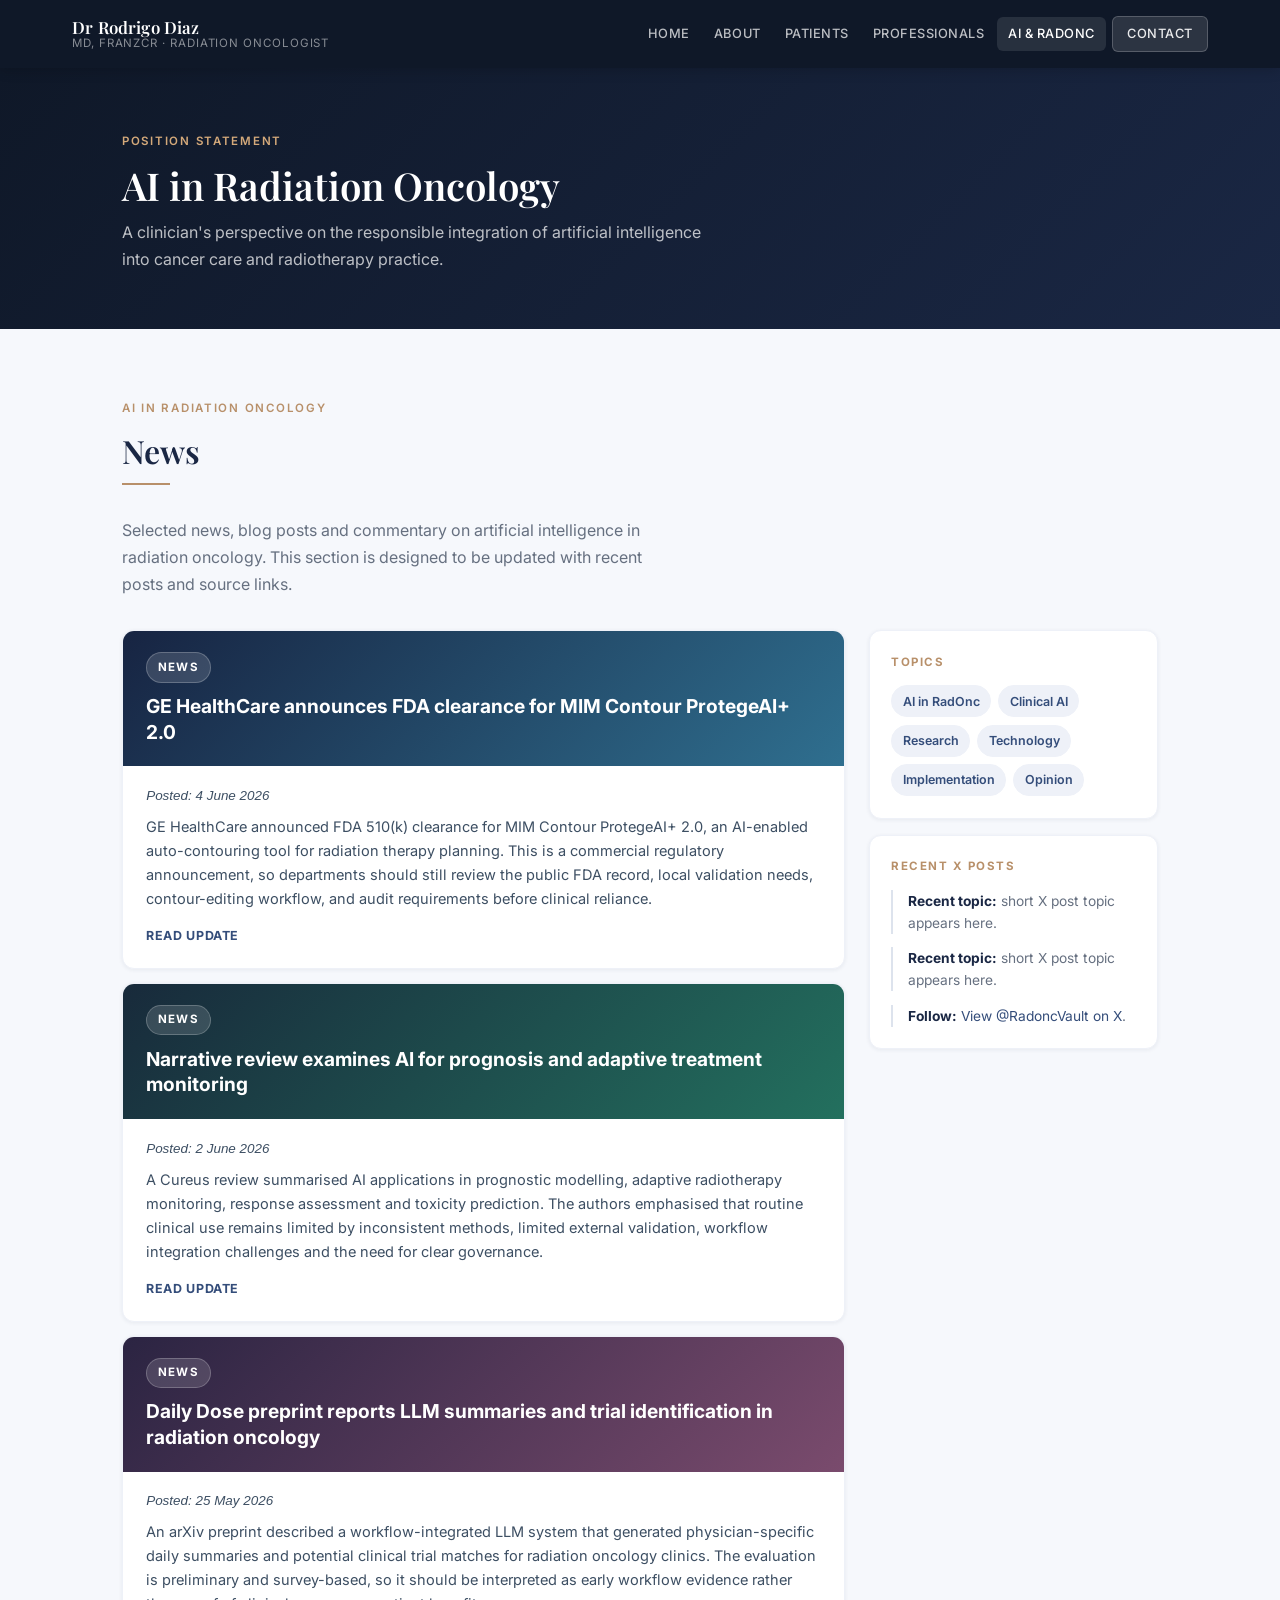
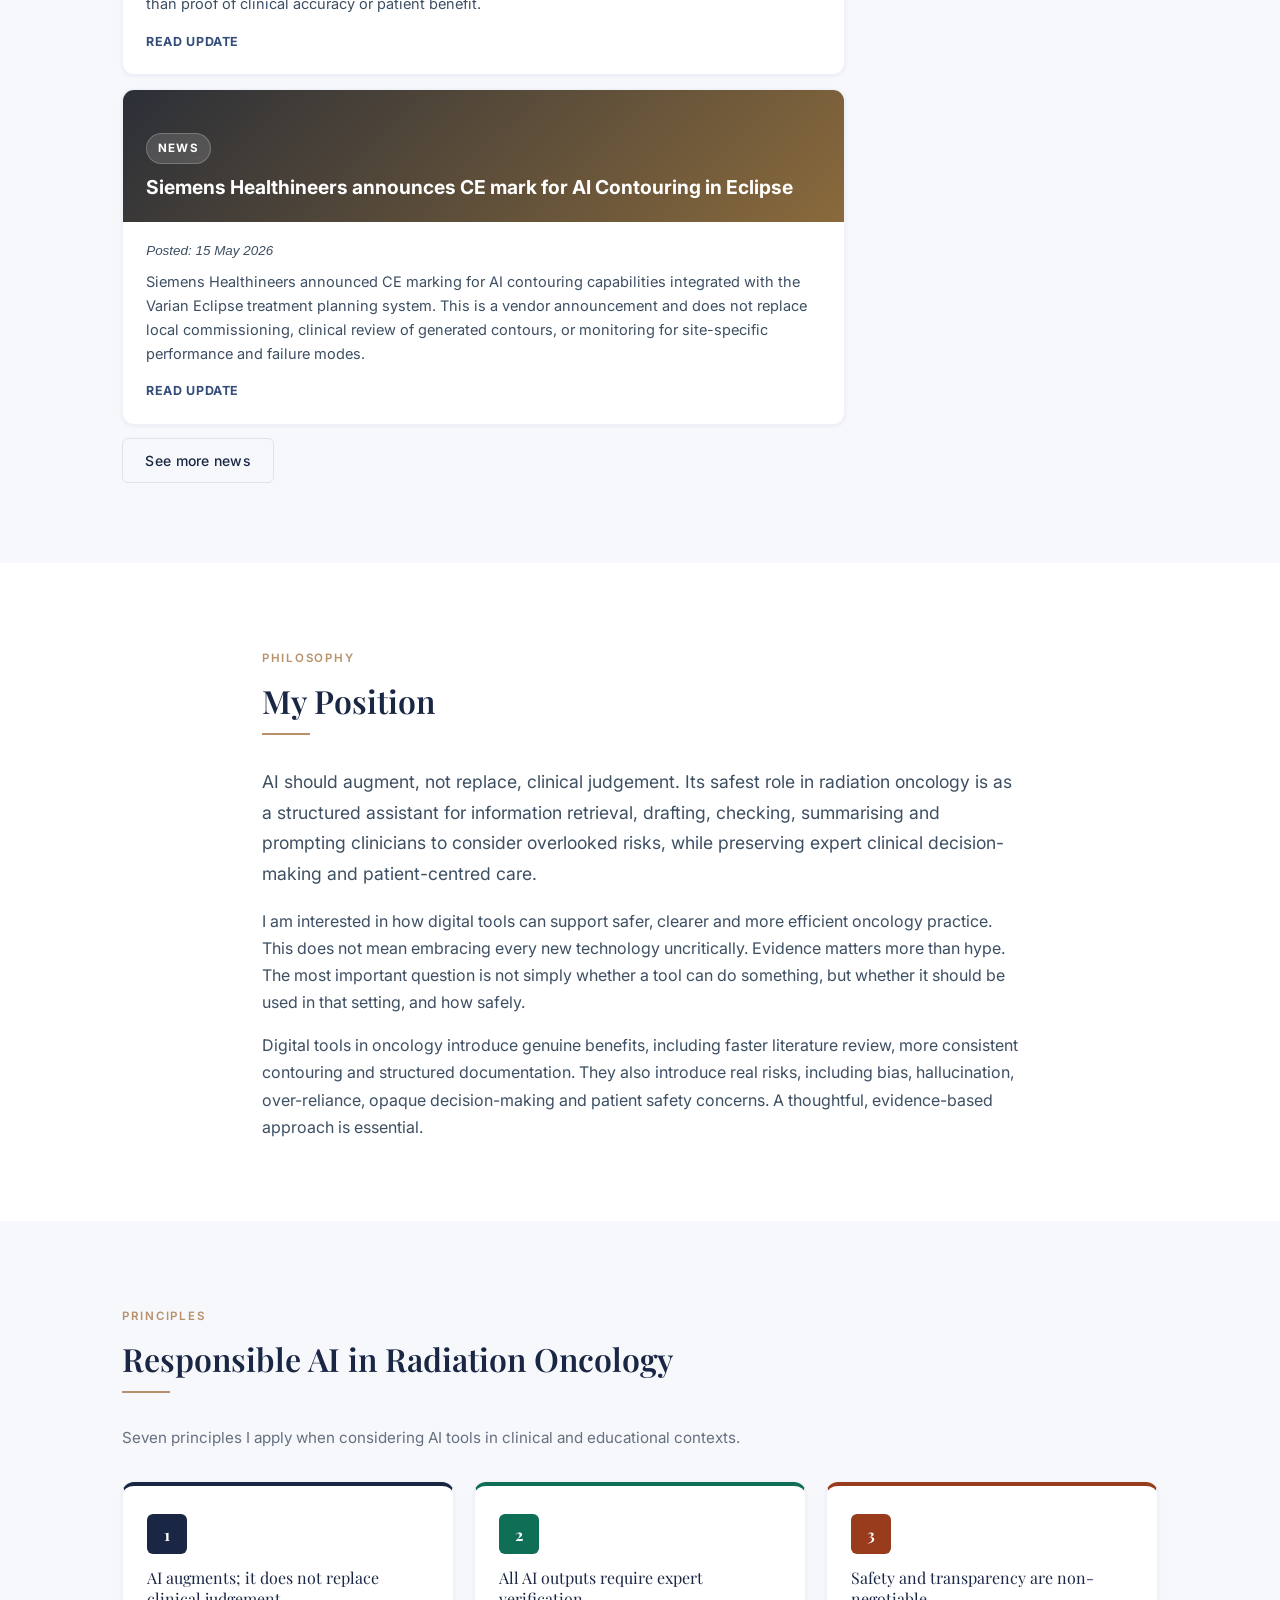
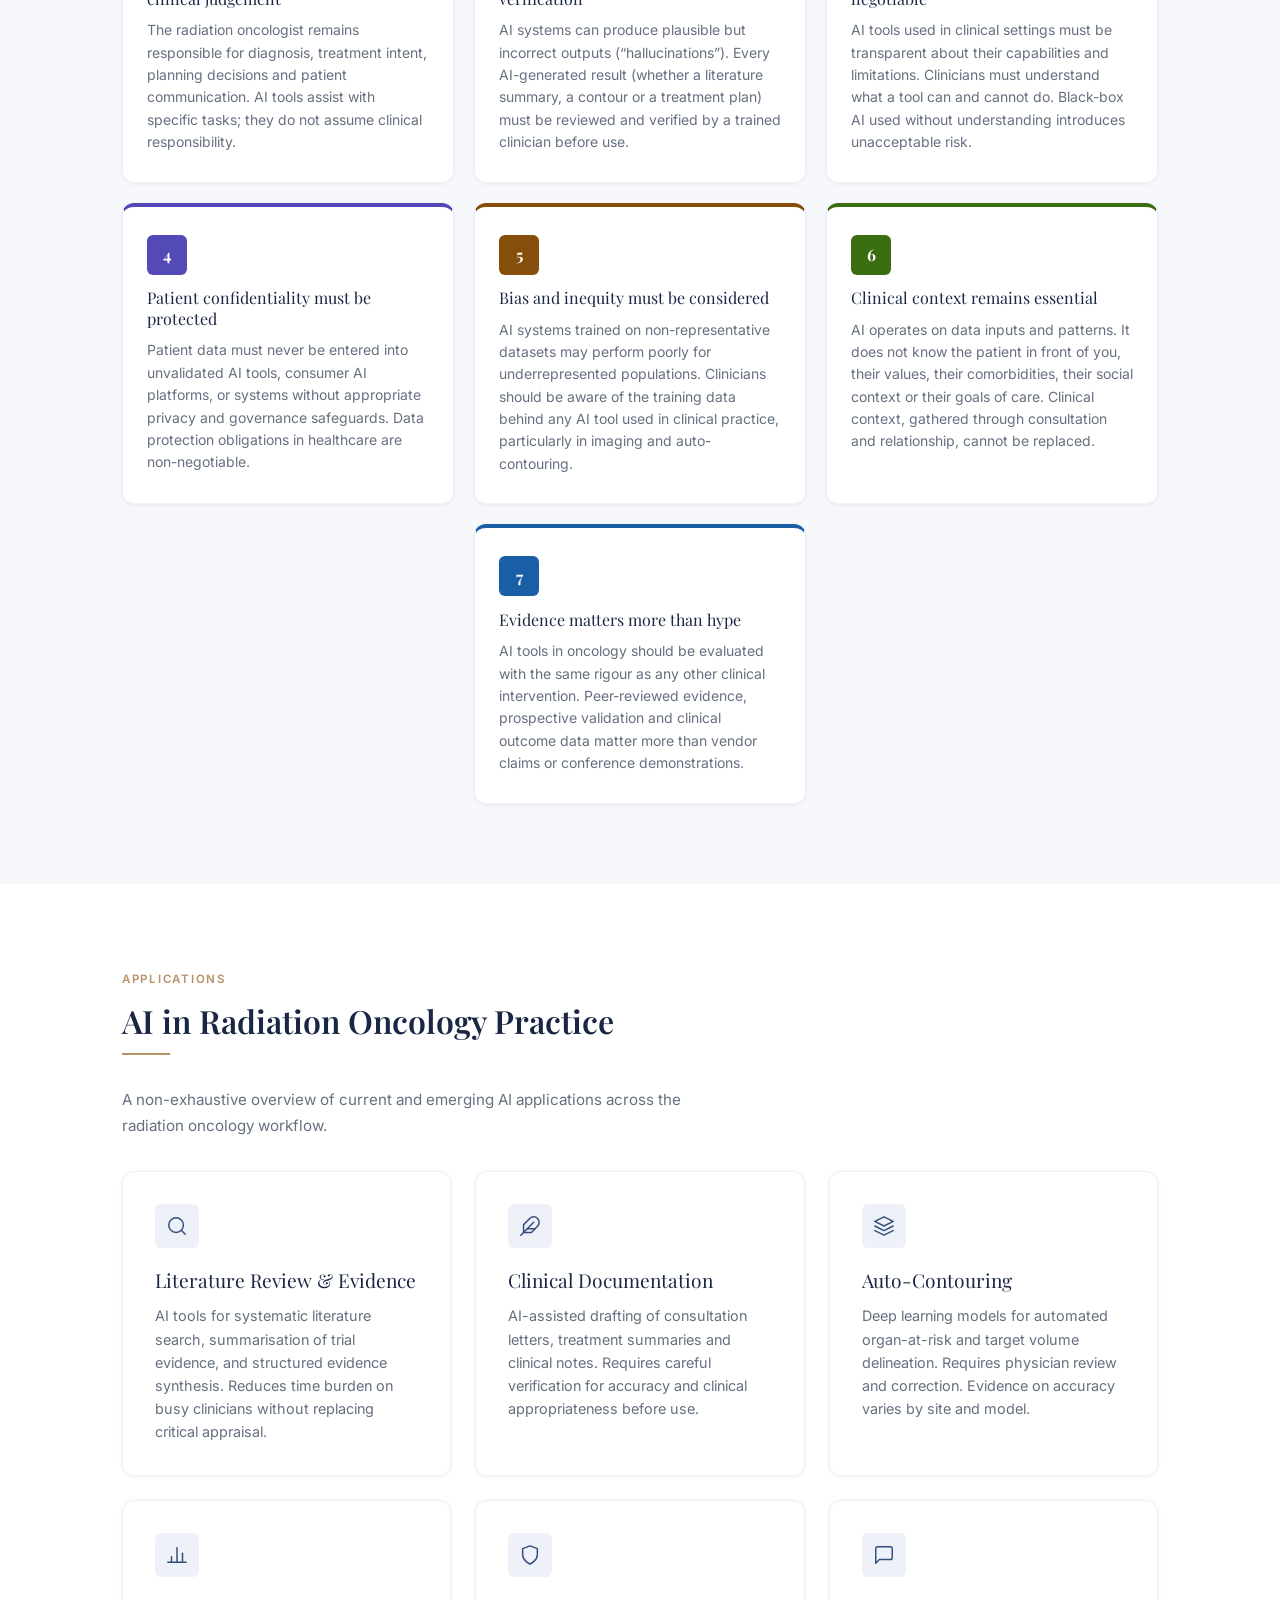
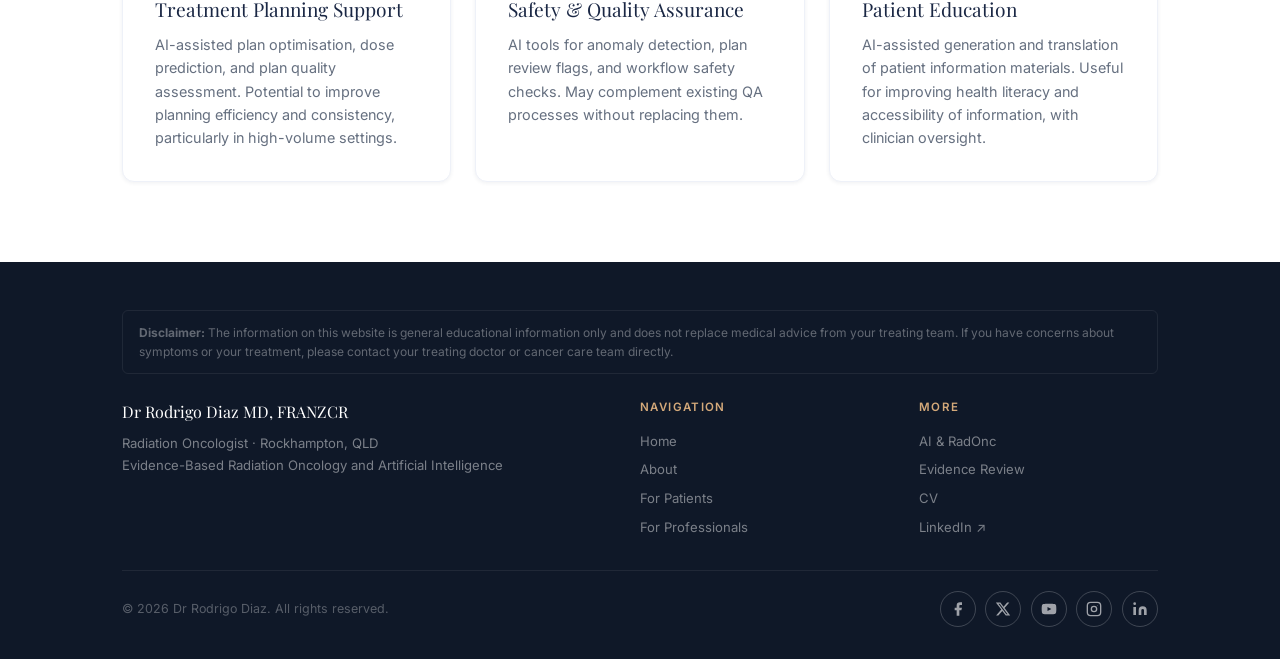
==== commit 3c93f2f3: "Update AI page news section" ====
--- a/ai.html
+++ b/ai.html
@@ -37,6 +37,98 @@
   </div>
 </div>
 
+<section class="radonc-news" id="ai-news" style="background:var(--bg)">
+  <div class="container">
+    <div class="radonc-news__header">
+      <div>
+        <span class="section-label">AI in Radiation Oncology</span>
+        <h2 class="section-title">News</h2>
+        <hr class="divider--gold">
+        <p class="section-desc">Selected news, blog posts and commentary on artificial intelligence in radiation oncology. This section is designed to be updated with recent posts and source links.</p>
+      </div>
+    </div>
+
+    <div class="radonc-news__layout">
+      <div class="radonc-news__posts" data-automation-target="ai-news-posts" aria-label="AI in radiation oncology posts">
+        <article class="radonc-post">
+          <div class="radonc-post__thumb radonc-post__thumb--post1" aria-hidden="true">
+            <span>News</span>
+            <h3 class="radonc-post__title">GE HealthCare announces FDA clearance for MIM Contour ProtegeAI+ 2.0</h3>
+          </div>
+          <div class="radonc-post__body">
+            <p class="radonc-post__meta">Posted: 4 June 2026</p>
+            <p class="radonc-post__excerpt">GE HealthCare announced FDA 510(k) clearance for MIM Contour ProtegeAI+ 2.0, an AI-enabled auto-contouring tool for radiation therapy planning. This is a commercial regulatory announcement, so departments should still review the public FDA record, local validation needs, contour-editing workflow, and audit requirements before clinical reliance.</p>
+            <a href="https://www.gehealthcare.com/en-us/about/newsroom/press-releases/ge-healthcare-receives-fda-510-k-clearance-for-mim-contour-protegeai-2-0-advancing-ai-enabled-radiation-therapy-planning-with-expanded-clinical-capabilities" class="radonc-post__link" target="_blank" rel="noopener">Read update</a>
+          </div>
+        </article>
+
+        <article class="radonc-post">
+          <div class="radonc-post__thumb radonc-post__thumb--post2" aria-hidden="true">
+            <span>News</span>
+            <h3 class="radonc-post__title">Narrative review examines AI for prognosis and adaptive treatment monitoring</h3>
+          </div>
+          <div class="radonc-post__body">
+            <p class="radonc-post__meta">Posted: 2 June 2026</p>
+            <p class="radonc-post__excerpt">A Cureus review summarised AI applications in prognostic modelling, adaptive radiotherapy monitoring, response assessment and toxicity prediction. The authors emphasised that routine clinical use remains limited by inconsistent methods, limited external validation, workflow integration challenges and the need for clear governance.</p>
+            <a href="https://www.cureus.com/articles/492572-artificial-intelligence-for-prognostic-modelling-and-adaptive-treatment-monitoring-in-radiation-oncology" class="radonc-post__link" target="_blank" rel="noopener">Read update</a>
+          </div>
+        </article>
+
+        <article class="radonc-post">
+          <div class="radonc-post__thumb radonc-post__thumb--post3" aria-hidden="true">
+            <span>News</span>
+            <h3 class="radonc-post__title">Daily Dose preprint reports LLM summaries and trial identification in radiation oncology</h3>
+          </div>
+          <div class="radonc-post__body">
+            <p class="radonc-post__meta">Posted: 25 May 2026</p>
+            <p class="radonc-post__excerpt">An arXiv preprint described a workflow-integrated LLM system that generated physician-specific daily summaries and potential clinical trial matches for radiation oncology clinics. The evaluation is preliminary and survey-based, so it should be interpreted as early workflow evidence rather than proof of clinical accuracy or patient benefit.</p>
+            <a href="https://arxiv.org/abs/2605.26346" class="radonc-post__link" target="_blank" rel="noopener">Read update</a>
+          </div>
+        </article>
+
+        <article class="radonc-post">
+          <div class="radonc-post__thumb radonc-post__thumb--post4" aria-hidden="true">
+            <span>News</span>
+            <h3 class="radonc-post__title">Siemens Healthineers announces CE mark for AI Contouring in Eclipse</h3>
+          </div>
+          <div class="radonc-post__body">
+            <p class="radonc-post__meta">Posted: 15 May 2026</p>
+            <p class="radonc-post__excerpt">Siemens Healthineers announced CE marking for AI contouring capabilities integrated with the Varian Eclipse treatment planning system. This is a vendor announcement and does not replace local commissioning, clinical review of generated contours, or monitoring for site-specific performance and failure modes.</p>
+            <a href="https://www.siemens-healthineers.com/press/releases/estro2026" class="radonc-post__link" target="_blank" rel="noopener">Read update</a>
+          </div>
+        </article>
+
+        <div class="radonc-news__more">
+          <a href="news.html" class="btn btn--ghost">See more news</a>
+        </div>
+      </div>
+
+      <aside class="radonc-news__side" aria-label="AI news sidebar">
+        <div class="radonc-side-block">
+          <p class="radonc-news__side-label">Topics</p>
+          <div class="radonc-topic-list">
+            <a href="news.html">AI in RadOnc</a>
+            <a href="news.html">Clinical AI</a>
+            <a href="news.html">Research</a>
+            <a href="news.html">Technology</a>
+            <a href="news.html">Implementation</a>
+            <a href="news.html">Opinion</a>
+          </div>
+        </div>
+
+        <div class="radonc-side-block">
+          <p class="radonc-news__side-label">Recent X posts</p>
+          <ul class="radonc-news__list">
+            <li><strong>Recent topic:</strong> short X post topic appears here.</li>
+            <li><strong>Recent topic:</strong> short X post topic appears here.</li>
+            <li><strong>Follow:</strong> <a href="https://x.com/RadoncVault" target="_blank" rel="noopener">View @RadoncVault on X</a>.</li>
+          </ul>
+        </div>
+      </aside>
+    </div>
+  </div>
+</section>
+
 <section style="background:var(--white)">
   <div class="container--narrow">
     <span class="section-label">Philosophy</span>
@@ -179,4 +271,4 @@
 </footer>
 <script src="js/main.js"></script>
 </body>
-</html>+</html>
--- a/css/style.css
+++ b/css/style.css
@@ -196,6 +196,40 @@
 @media(max-width:900px){.principles-grid{grid-template-columns:repeat(2,1fr)}.principle-card--last{grid-column:auto}}
 @media(max-width:600px){.principles-grid{grid-template-columns:1fr}}
 
+/* RADONC NEWS HUB (AI page) */
+.radonc-news{padding-top:4rem}
+.radonc-news__header{display:flex;justify-content:space-between;gap:2rem;align-items:flex-start;margin-bottom:2rem}
+.radonc-news__header .section-desc{margin-bottom:0}
+.radonc-news__layout{display:grid;grid-template-columns:minmax(0,2fr) minmax(270px,0.8fr);gap:1.5rem;align-items:start}
+.radonc-news__posts{display:flex;flex-direction:column;gap:0.85rem}
+.radonc-post{background:var(--white);border:1px solid var(--border-light);border-radius:var(--radius-lg);box-shadow:var(--shadow-sm);overflow:hidden;transition:box-shadow 0.2s,transform 0.2s}
+.radonc-post:hover{box-shadow:var(--shadow-md);transform:translateY(-2px)}
+.radonc-post--featured{border-left:4px solid var(--gold)}
+.radonc-post__thumb{min-height:132px;display:flex;flex-direction:column;align-items:flex-start;justify-content:flex-end;gap:0.7rem;padding:1.3rem 1.45rem;background:var(--navy);overflow:hidden}
+.radonc-post__thumb span{display:inline-flex;align-items:center;justify-content:center;border-radius:20px;background:rgba(255,255,255,0.14);border:1px solid rgba(255,255,255,0.22);color:#fff;font-size:0.72rem;letter-spacing:0.12em;text-transform:uppercase;font-weight:700;padding:0.28rem 0.65rem}
+.radonc-post__thumb--post1{background:linear-gradient(135deg,#172442 0%,#2f6f8f 100%)}
+.radonc-post__thumb--post2{background:linear-gradient(135deg,#182a3b 0%,#23705e 100%)}
+.radonc-post__thumb--post3{background:linear-gradient(135deg,#2b2442 0%,#7a4b6d 100%)}
+.radonc-post__thumb--post4{background:linear-gradient(135deg,#2b2f37 0%,#8a6a3c 100%)}
+.radonc-post__tag{display:inline-block;font-size:0.68rem;letter-spacing:0.12em;text-transform:uppercase;color:var(--gold);font-weight:700;margin-bottom:0.35rem}
+.radonc-post__body{padding:1.15rem 1.45rem 1.25rem}
+.radonc-post__title{font-family:var(--font-sans);font-size:1.2rem;line-height:1.35;color:#fff;font-weight:700;margin:0;max-width:760px}
+.radonc-post__meta{font-size:0.84rem;color:var(--text-mid);font-style:italic;margin-bottom:0.45rem}
+.radonc-post__excerpt{font-size:0.91rem;color:var(--text-mid);line-height:1.65;margin-bottom:0.65rem}
+.radonc-post__link{font-size:0.78rem;font-weight:700;letter-spacing:0.05em;text-transform:uppercase;color:var(--navy-light)}
+.radonc-post__link:hover{color:var(--gold)}
+.radonc-news__side{display:flex;flex-direction:column;gap:1rem}
+.radonc-side-block{background:var(--white);border:1px solid var(--border-light);border-radius:var(--radius-lg);box-shadow:var(--shadow-sm);padding:1.35rem}
+.radonc-news__side-label{font-size:0.72rem;letter-spacing:0.13em;text-transform:uppercase;color:var(--gold);font-weight:700;margin-bottom:0.8rem}
+.radonc-topic-list{display:flex;flex-wrap:wrap;gap:0.45rem}
+.radonc-topic-list a{display:inline-flex;padding:0.28rem 0.65rem;border-radius:20px;background:var(--tag-bg);border:1px solid var(--border-light);font-size:0.78rem;color:var(--navy-light);font-weight:600}
+.radonc-topic-list a:hover{background:var(--navy);border-color:var(--navy);color:#fff}
+.radonc-news__list{display:flex;flex-direction:column;gap:0.85rem}
+.radonc-news__list li{font-size:0.86rem;color:var(--text-light);line-height:1.6;padding-left:0.9rem;border-left:2px solid var(--border)}
+.radonc-news__list strong{color:var(--navy)}
+@media(max-width:900px){.radonc-news__layout{grid-template-columns:1fr}.radonc-news__side{display:grid;grid-template-columns:1fr 1fr}}
+@media(max-width:600px){.radonc-news__side{display:flex}.radonc-post__thumb{min-height:118px;padding:1.15rem}.radonc-post__body,.radonc-side-block{padding:1.1rem}.radonc-post__title{font-size:1.02rem}}
+
 /* ABOUT */
 .about-profile{display:grid;grid-template-columns:260px 1fr;gap:3rem;align-items:start}
 .about-photo{width:100%;aspect-ratio:1;border-radius:var(--radius-lg);overflow:hidden;background:var(--tag-bg);border:1px solid var(--border);box-shadow:var(--shadow-md)}
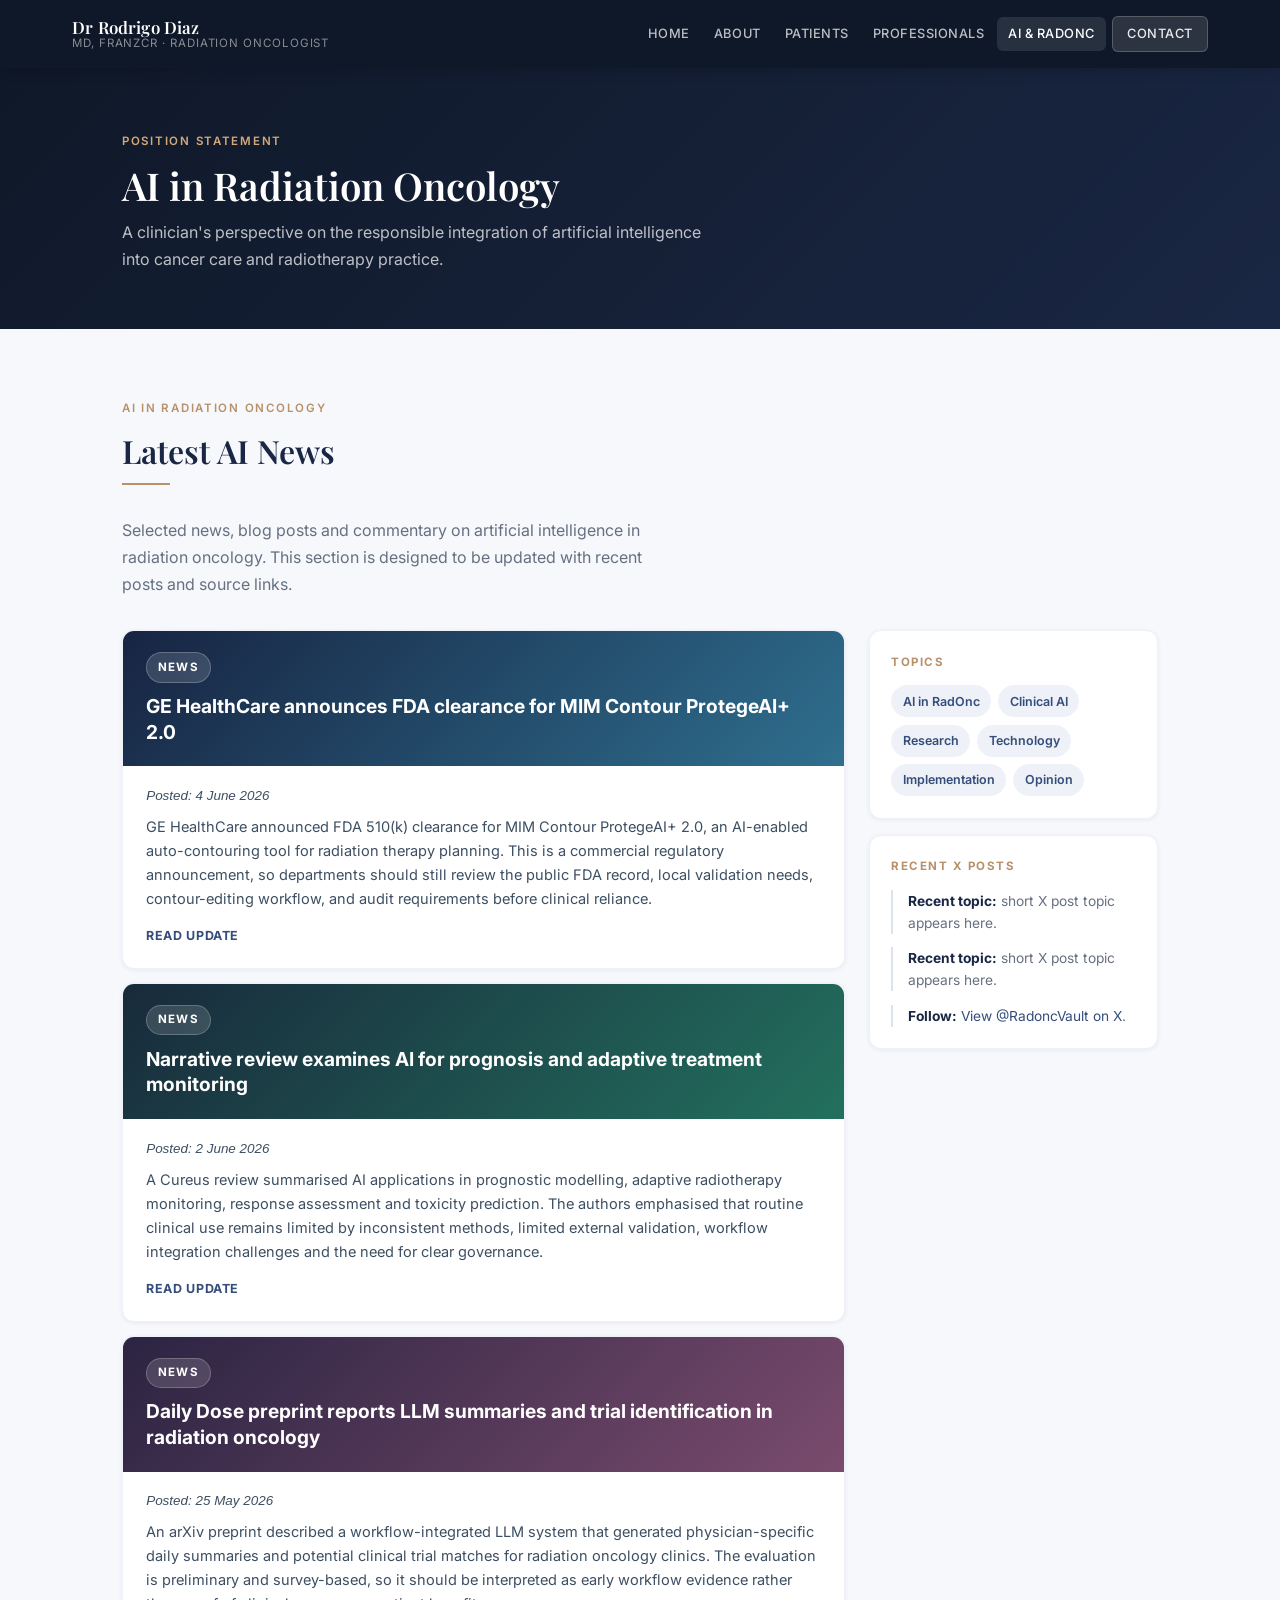
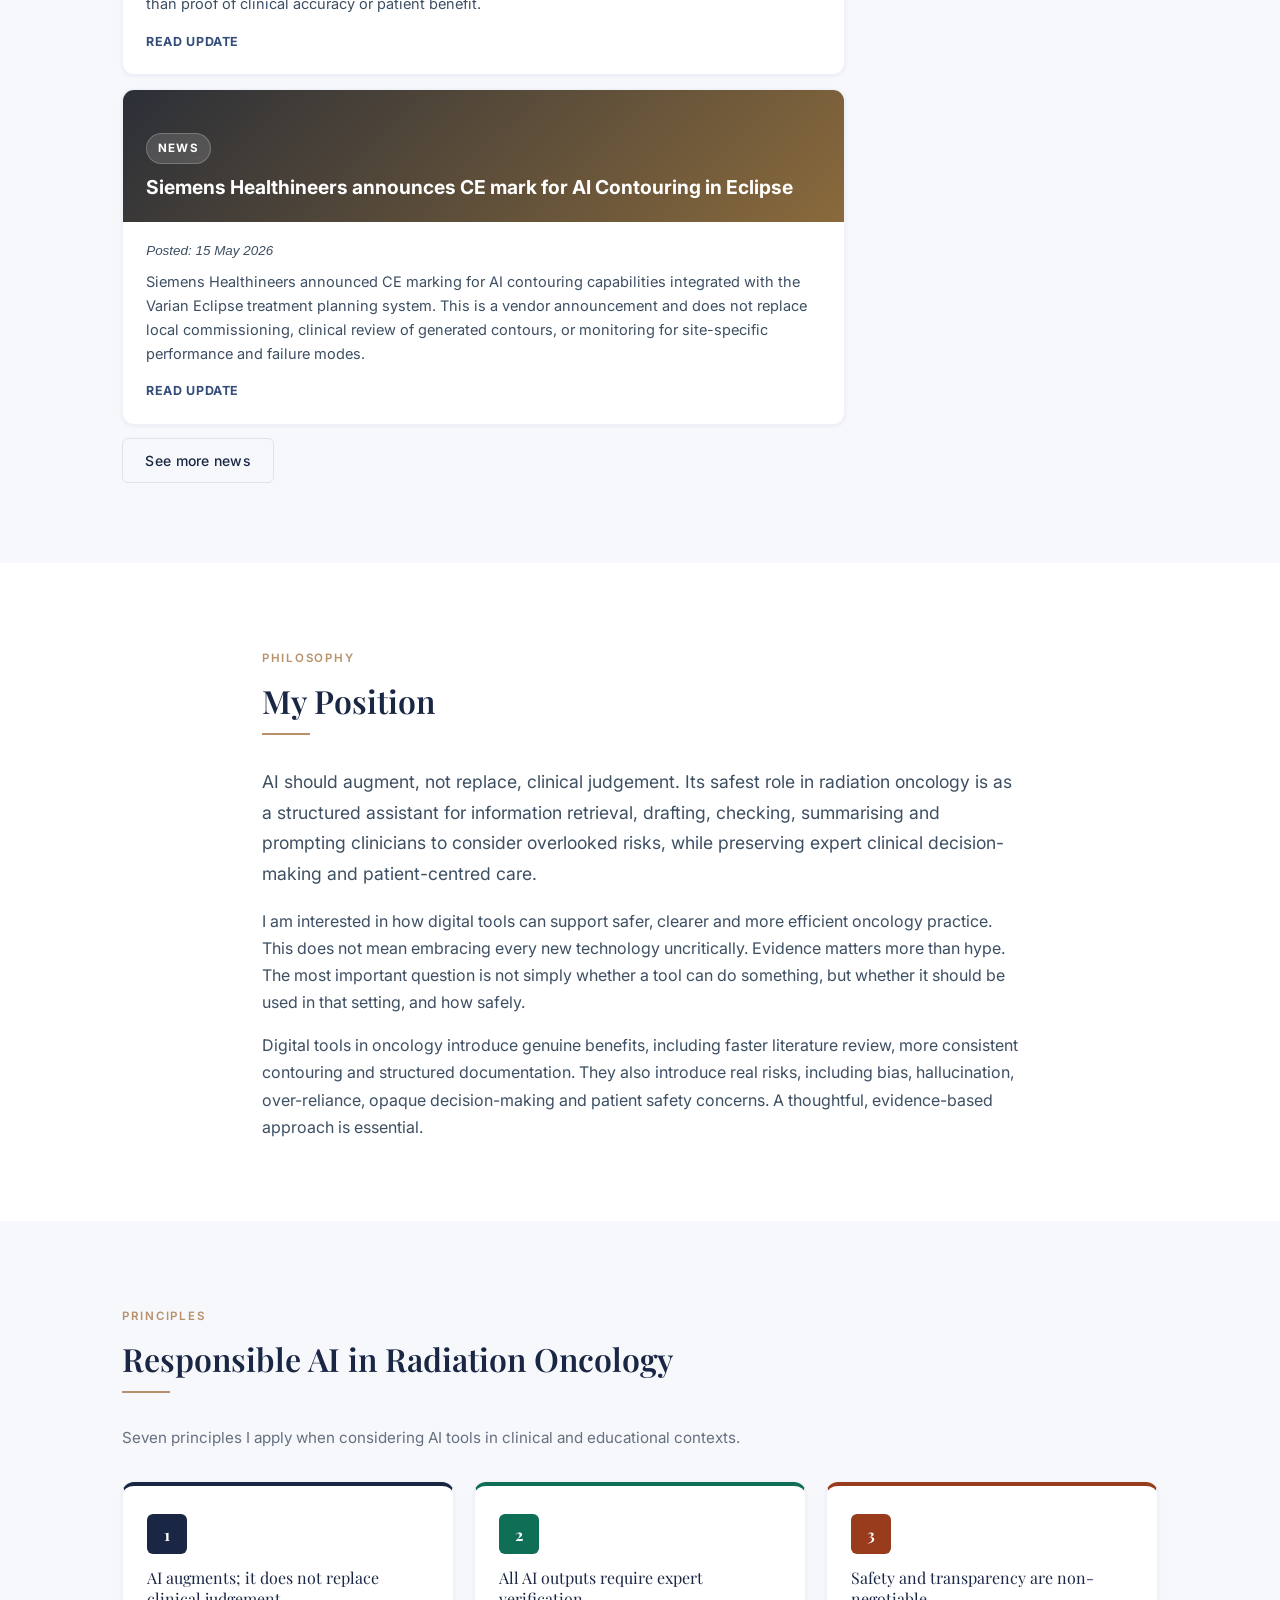
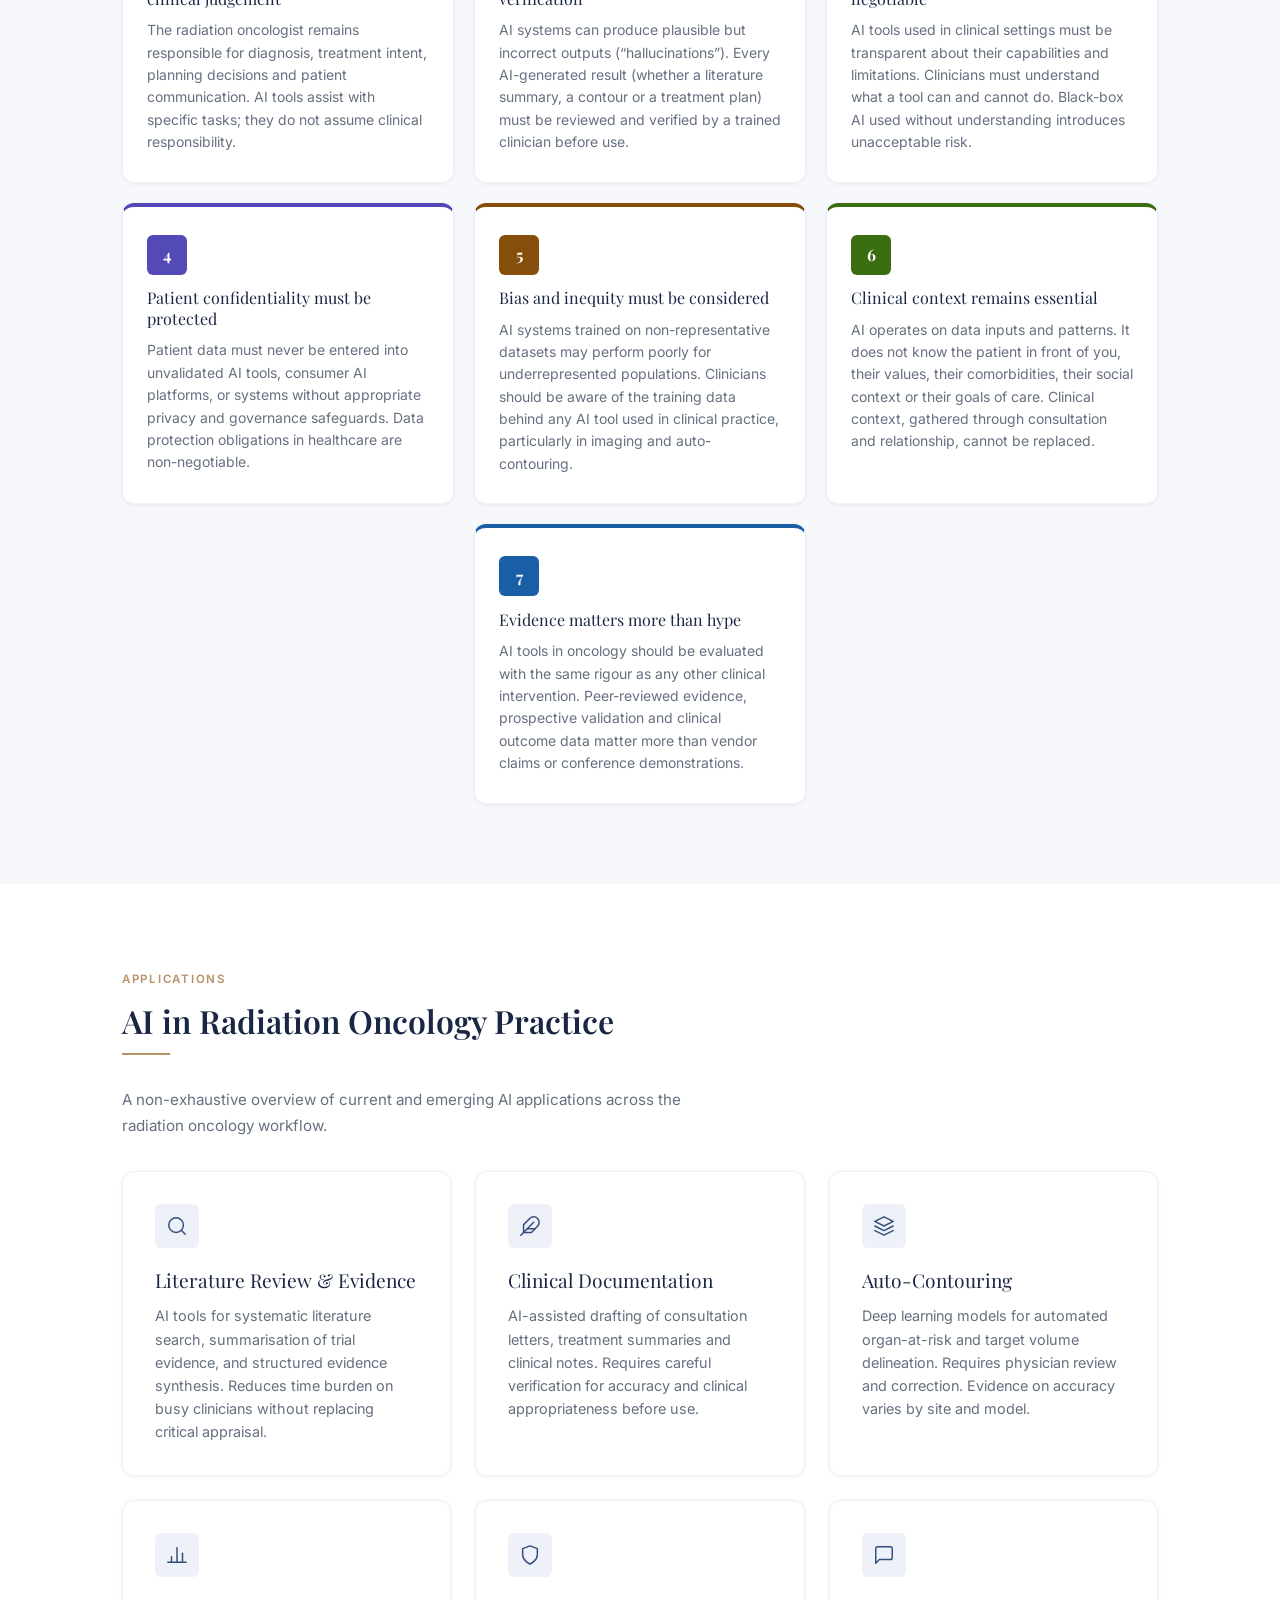
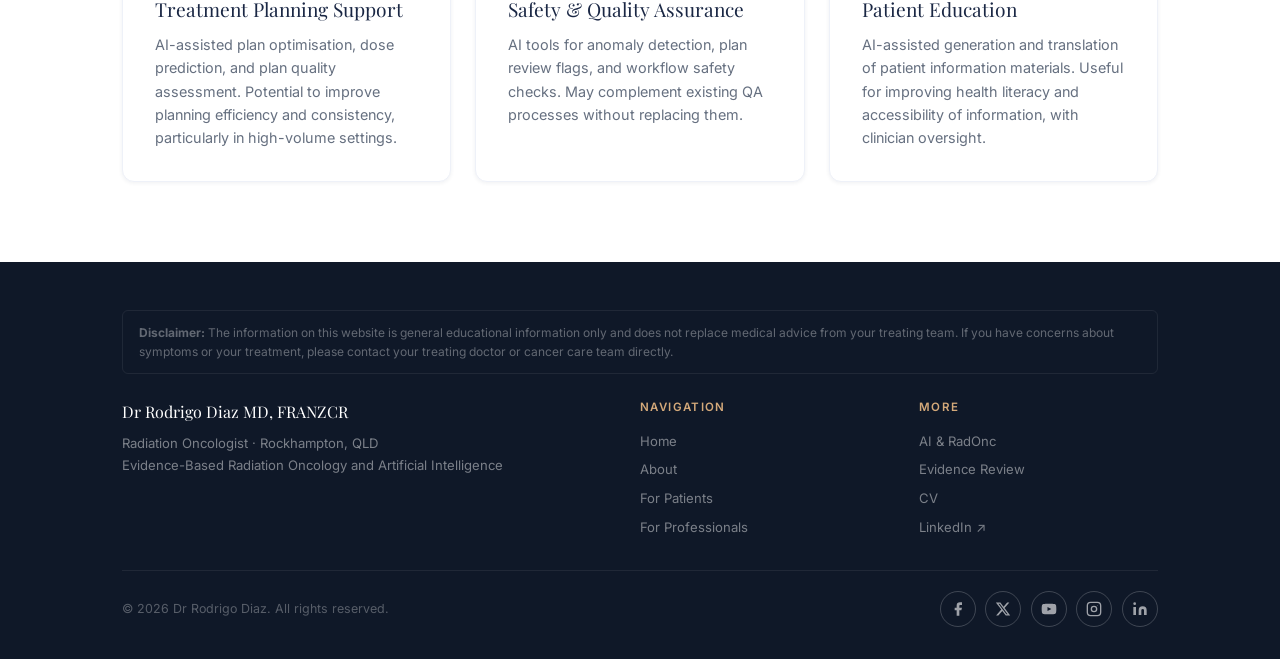
==== commit 8dc4ecd4: "Rename AI news section heading" ====
--- a/ai.html
+++ b/ai.html
@@ -42,7 +42,7 @@
     <div class="radonc-news__header">
       <div>
         <span class="section-label">AI in Radiation Oncology</span>
-        <h2 class="section-title">News</h2>
+        <h2 class="section-title">Latest AI News</h2>
         <hr class="divider--gold">
         <p class="section-desc">Selected news, blog posts and commentary on artificial intelligence in radiation oncology. This section is designed to be updated with recent posts and source links.</p>
       </div>
